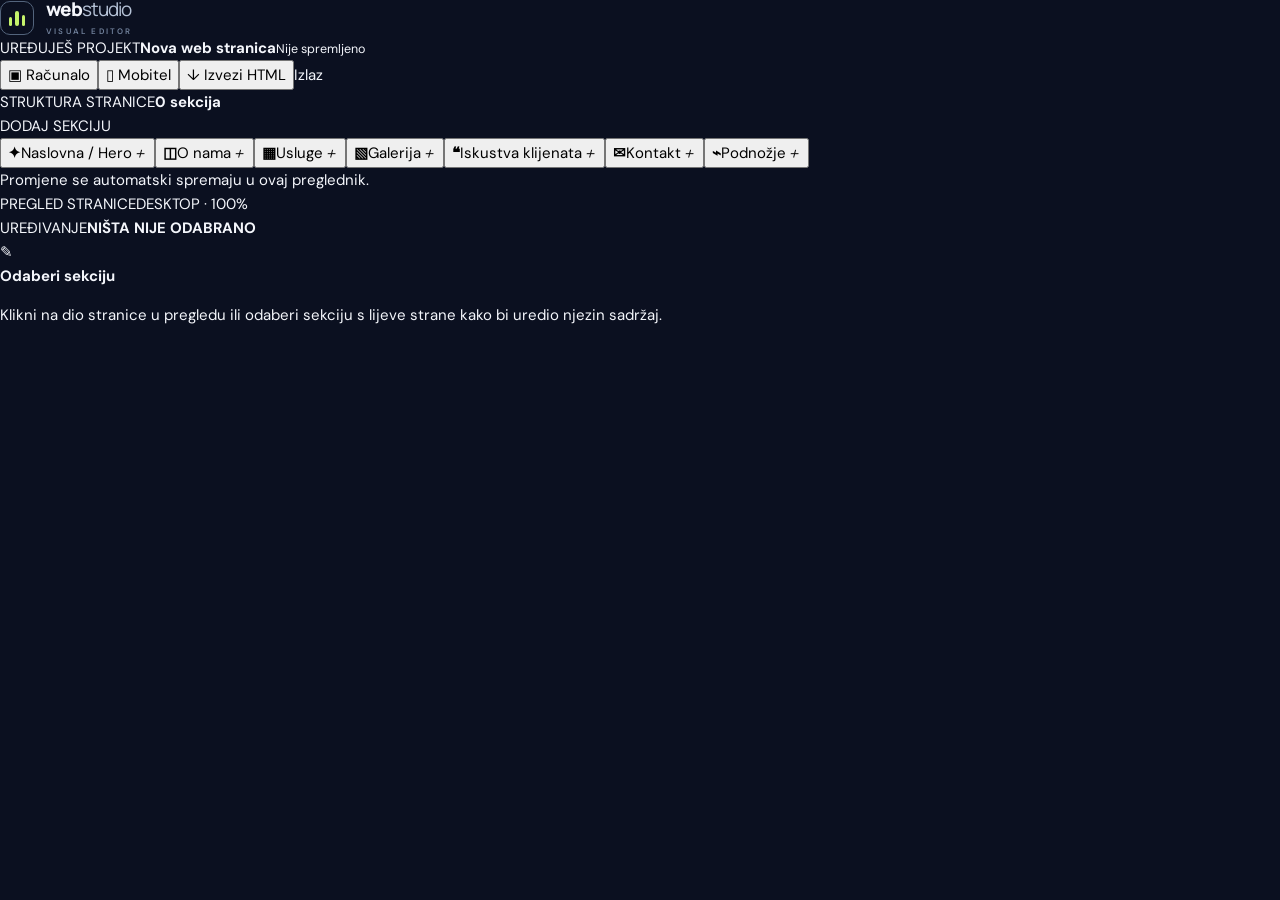
==== editor.html @ 14633f59 "Add visual page editor MVP" ====
<!doctype html>
<html lang="hr">
<head>
<meta charset="utf-8"><meta name="viewport" content="width=device-width,initial-scale=1"><meta name="theme-color" content="#0b1020">
<meta name="description" content="Vizualni uređivač web stranica — Web Studio."><title>Vizualni uređivač — Web Studio</title>
<link rel="preconnect" href="https://fonts.googleapis.com"><link rel="preconnect" href="https://fonts.gstatic.com" crossorigin><link href="https://fonts.googleapis.com/css2?family=DM+Sans:wght@400;500;600;700&family=Manrope:wght@400;500;600;700;800&display=swap" rel="stylesheet">
<link rel="stylesheet" href="assets/css/style.css"><link rel="stylesheet" href="assets/css/editor.css"><script src="assets/js/editor.js" defer></script>
</head>
<body class="editor-page">
<header class="editor-topbar"><a class="brand" href="index.html"><span class="brand-mark"><span></span><span></span><span></span></span><span>web<span class="brand-light">studio</span><small>VISUAL EDITOR</small></span></a><div class="editor-project"><span>UREĐUJEŠ PROJEKT</span><strong id="project-name">Nova web stranica</strong><small id="save-state">Nije spremljeno</small></div><div class="editor-actions"><button class="editor-btn" id="preview-desktop" aria-pressed="true">▣ Računalo</button><button class="editor-btn" id="preview-mobile" aria-pressed="false">▯ Mobitel</button><button class="editor-btn primary" id="export-html">↓ Izvezi HTML</button><a class="editor-btn back" href="workspace.html">Izlaz</a></div></header>
<main class="editor-layout"><aside class="editor-sidebar"><div class="editor-panel-title"><span>STRUKTURA STRANICE</span><b id="section-count">0 sekcija</b></div><div class="section-list" id="section-list"></div><div class="editor-panel-title palette-title"><span>DODAJ SEKCIJU</span></div><div class="section-palette" id="section-palette"><button data-add="hero"><b>✦</b><span>Naslovna / Hero</span><i>＋</i></button><button data-add="about"><b>◫</b><span>O nama</span><i>＋</i></button><button data-add="services"><b>▦</b><span>Usluge</span><i>＋</i></button><button data-add="gallery"><b>▧</b><span>Galerija</span><i>＋</i></button><button data-add="testimonials"><b>❝</b><span>Iskustva klijenata</span><i>＋</i></button><button data-add="contact"><b>✉</b><span>Kontakt</span><i>＋</i></button><button data-add="footer"><b>⌁</b><span>Podnožje</span><i>＋</i></button></div><div class="editor-sidebar-note">Promjene se automatski spremaju u ovaj preglednik.</div></aside>
<section class="editor-stage"><div class="stage-toolbar"><span><i></i> PREGLED STRANICE</span><span id="preview-label">DESKTOP · 100%</span></div><div class="canvas-wrap"><div class="site-canvas" id="site-canvas"></div></div></section>
<aside class="inspector"><div class="editor-panel-title"><span>UREĐIVANJE</span><b id="selected-label">NIŠTA NIJE ODABRANO</b></div><div class="inspector-empty" id="inspector-empty"><div>✎</div><b>Odaberi sekciju</b><p>Klikni na dio stranice u pregledu ili odaberi sekciju s lijeve strane kako bi uredio njezin sadržaj.</p></div><form id="inspector-form" hidden><label for="field-eyebrow">Mali naslov</label><input id="field-eyebrow" name="eyebrow" maxlength="80"><label for="field-title">Glavni naslov</label><textarea id="field-title" name="title" rows="3" maxlength="180"></textarea><label for="field-text">Opis / tekst</label><textarea id="field-text" name="text" rows="5" maxlength="700"></textarea><label for="field-button">Tekst gumba</label><input id="field-button" name="button" maxlength="50"><label for="field-bg">Pozadina sekcije</label><div class="color-control"><input id="field-bg" name="bg" type="color"><span id="color-value">#f0eee8</span></div><label for="field-fg">Boja teksta</label><div class="color-control"><input id="field-fg" name="fg" type="color"><span id="text-color-value">#202a25</span></div><button class="editor-btn danger" id="remove-section" type="button">Obriši odabranu sekciju</button></form></aside></main>
<div class="editor-toast" id="editor-toast" role="status" aria-live="polite"></div>
</body></html>
---- assets/css/style.css ----
:root{--bg:#0b1020;--panel:#111a2d;--panel2:#151f34;--text:#f4f6fb;--muted:#9aa7bd;--line:rgba(180,198,226,.13);--lime:#c5f36b;--cyan:#70d9d0;--font:'DM Sans',sans-serif;--display:'Manrope',sans-serif}*{box-sizing:border-box}html{scroll-behavior:smooth;scroll-padding-top:90px}body{margin:0;background:var(--bg);color:var(--text);font-family:var(--font);font-size:15px;line-height:1.6;overflow-x:hidden}a{color:inherit;text-decoration:none}button,input,select,textarea{font:inherit}.ambient{position:absolute;pointer-events:none;filter:blur(100px);opacity:.15;border-radius:50%;z-index:-1}.ambient-one{width:450px;height:450px;background:#3158a5;top:100px;left:-240px}.ambient-two{width:430px;height:430px;background:#257b70;top:500px;right:-260px}.section-wrap{width:min(1160px,calc(100% - 64px));margin-inline:auto}.topbar{height:86px;width:min(1320px,calc(100% - 64px));margin:auto;display:flex;align-items:center;justify-content:space-between;border-bottom:1px solid var(--line);position:relative;z-index:5}.brand{display:flex;align-items:center;gap:12px;font:800 19px var(--display);letter-spacing:-1px;line-height:1}.brand-light{font-weight:400;color:#b5c2d6}.brand small{display:block;font:600 8px var(--font);letter-spacing:2.2px;color:#71819b;margin-top:7px}.brand-mark{width:34px;height:34px;border:1px solid #53647c;border-radius:10px;display:flex;align-items:flex-end;justify-content:center;gap:3px;padding:8px}.brand-mark span{display:block;width:4px;border-radius:4px;background:var(--lime)}.brand-mark span:nth-child(1){height:9px}.brand-mark span:nth-child(2){height:15px}.brand-mark span:nth-child(3){height:11px}.main-nav{display:flex;gap:38px;margin-left:90px}.main-nav a{font-size:13px;color:#aab5c8;transition:.2s}.main-nav a:hover,.main-nav a.active{color:#fff}.nav-cta{border:1px solid #58667c;border-radius:7px;padding:11px 16px;font-size:12px;font-weight:700;transition:.2s}.nav-cta:hover{border-color:var(--lime);color:var(--lime)}.nav-cta span{color:var(--lime);margin-left:10px}.menu-toggle{display:none}.hero{min-height:610px;padding-block:92px 74px;display:grid;grid-template-columns:1fr 1.02fr;gap:55px;align-items:center}.eyebrow{font-size:10px;font-weight:700;letter-spacing:2.1px;color:var(--cyan);display:flex;align-items:center;gap:10px}.status-dot{width:7px;height:7px;border-radius:50%;background:var(--lime);box-shadow:0 0 13px #c5f36b}.hero h1,.section-heading h2,.process-section h2,.cta-panel h2{font:700 clamp(42px,5.2vw,67px)/1.12 var(--display);letter-spacing:-3.8px;margin:25px 0 22px}.hero h1 span,.section-heading h2 span,.process-section h2 span,.cta-panel h2 span{color:var(--lime)}.hero-lead{max-width:485px;color:#aab5c8;font-size:16px;line-height:1.85}.hero-actions{display:flex;align-items:center;gap:27px;margin-top:34px}.button{display:inline-flex;align-items:center;justify-content:center;gap:12px;border:0;border-radius:7px;padding:14px 20px;font-weight:700;font-size:13px;cursor:pointer;transition:transform .2s,box-shadow .2s}.button:hover{transform:translateY(-2px);box-shadow:0 10px 30px #0005}.button-primary{background:var(--lime);color:#152019}.text-link{font-size:12px;font-weight:600;color:#d8e0ec}.text-link span{color:var(--lime);margin-left:7px}.hero-proof{display:flex;align-items:center;gap:13px;margin-top:54px;color:#8190a8;font-size:11px}.proof-avatars{display:flex;padding-left:4px}.proof-avatars b{width:27px;height:27px;margin-left:-4px;border-radius:50%;display:grid;place-items:center;background:#23324c;border:2px solid var(--bg);color:var(--lime);font-size:11px}.hero-visual{position:relative;padding:22px 0 34px}.visual-glow{position:absolute;inset:15% 5%;background:#4c7b86;filter:blur(100px);opacity:.2}.browser-window{position:relative;border:1px solid #53617a;border-radius:12px;background:#121c30;box-shadow:0 35px 80px #0007;transform:perspective(1100px) rotateY(-5deg) rotateX(2deg)}.browser-top{height:39px;display:flex;align-items:center;gap:18px;padding:0 14px;border-bottom:1px solid #2c3a50}.window-dots{display:flex;gap:5px}.window-dots i{width:6px;height:6px;border-radius:50%;background:#53617a}.window-dots i:first-child{background:#e28d82}.window-dots i:nth-child(2){background:#e4c66c}.window-dots i:nth-child(3){background:#83c99c}.address-bar{background:#0b1425;color:#71819b;border-radius:4px;text-align:center;font-size:8px;padding:4px;flex:1}.browser-menu{font-size:10px;color:#8090a8}.mock-site{height:370px;margin:10px;border-radius:5px;position:relative;overflow:hidden;background:linear-gradient(120deg,#d9d6c8,#c3c8b6 54%,#899e8c);color:#202a25;padding:20px 25px}.mock-nav{display:flex;justify-content:space-between;align-items:center;font:800 11px var(--display);letter-spacing:1px;position:relative;z-index:1}.mock-nav strong span{color:#a16c44}.mock-nav div{display:flex;gap:13px}.mock-nav div i{width:19px;height:2px;background:#526356}.mock-nav b{font-size:7px;letter-spacing:1px}.mock-content{position:relative;z-index:1;margin-top:64px}.mock-content label{font-size:7px;letter-spacing:2px}.mock-content h2{font:700 47px/.98 var(--display);letter-spacing:-2px;margin:13px 0}.mock-content h2 em{font-weight:400;color:#687e65}.mock-content p{font-size:9px;line-height:1.7;color:#526052}.mock-button{display:inline-block;margin-top:14px;border:1px solid #657666;padding:8px 11px;font-size:7px;letter-spacing:1px}.mock-orb{position:absolute;width:260px;height:260px;border-radius:50%;right:-22px;top:70px;background:radial-gradient(circle at 35% 30%,#f3e8c7,#a6a88e 55%,#718a78);box-shadow:inset -25px -25px 50px #536b5c66}.mock-foot{position:absolute;bottom:14px;left:25px;right:25px;display:flex;justify-content:space-between;font-size:7px;letter-spacing:1px}.floating-tag{position:absolute;z-index:2;display:flex;align-items:center;gap:10px;padding:11px 14px;border:1px solid #3c4d65;border-radius:8px;background:#17243a;box-shadow:0 12px 35px #0005}.floating-tag b{display:block;font-size:10px}.floating-tag small{display:block;color:#8493a9;font-size:8px;margin-top:2px}.tag-top{top:2px;right:-24px}.tag-bottom{bottom:8px;left:-30px}.tag-icon{width:27px;height:27px;display:grid;place-items:center;background:#34432e;color:var(--lime);border-radius:6px}.tag-green{background:#1d403c;color:#80e3c7}.visual-caption{display:flex;align-items:center;justify-content:center;gap:9px;color:#72819a;font-size:8px;letter-spacing:2px;margin-top:22px}.visual-caption span{height:1px;width:30px;background:var(--cyan)}.metrics{display:grid;grid-template-columns:repeat(4,1fr);border-block:1px solid var(--line);padding:23px 0;margin-bottom:100px}.metrics div{display:flex;align-items:center;gap:15px;border-right:1px solid var(--line);padding-left:25px}.metrics div:first-child{padding-left:0}.metrics div:last-child{border:0}.metrics strong{font:700 24px var(--display);color:var(--lime)}.metrics span{font-size:11px;color:#a2aec1}.content-section{padding-bottom:112px}.section-heading{display:flex;justify-content:space-between;align-items:flex-end;gap:40px;margin-bottom:42px}.section-heading h2{font-size:43px;letter-spacing:-2.4px;margin:16px 0 0}.section-heading p{max-width:350px;color:#9aa7bd;font-size:13px;line-height:1.8;margin-bottom:4px}.feature-grid{display:grid;grid-template-columns:repeat(2,1fr);gap:15px}.feature-card{position:relative;min-height:270px;padding:27px 29px;border:1px solid var(--line);border-radius:10px;background:linear-gradient(145deg,#131e33,#0e1729);overflow:hidden;transition:.25s}.feature-card:hover{border-color:#657d88;transform:translateY(-3px)}.feature-large{grid-row:span 1}.feature-icon{width:37px;height:37px;display:grid;place-items:center;border-radius:9px;background:#34452d;color:var(--lime);font-size:18px;margin-bottom:22px}.feature-icon.purple{background:#342d4b;color:#c5a6ff}.feature-icon.blue{background:#233a53;color:#7bc7fa}.feature-icon.orange{background:#49372c;color:#ffb47b}.card-kicker{font-size:9px;letter-spacing:1.7px;color:#71829b}.feature-card h3{font:700 22px/1.25 var(--display);letter-spacing:-.7px;margin:10px 0}.feature-card p{max-width:390px;color:#93a1b7;font-size:11px;line-height:1.75}.feature-arrow{position:absolute;right:25px;top:25px;color:#7d8ba1}.mini-project{position:absolute;right:25px;bottom:24px;width:185px;padding:13px;background:#1a2940;border:1px solid #31445e;border-radius:7px;transform:rotate(-4deg)}.mini-project-top{display:flex;justify-content:space-between;font-size:6px;color:#9aa9bc}.mini-project-top b{color:var(--lime)}.mini-lines{display:grid;gap:5px;margin:13px 0}.mini-lines i{height:4px;background:#35465e;border-radius:4px}.mini-lines i:nth-child(2){width:75%}.mini-lines i:nth-child(3){width:48%}.mini-progress{height:3px;background:#35465e}.mini-progress span{display:block;width:68%;height:100%;background:var(--lime)}.template-swatch{display:flex;gap:7px;margin-top:18px}.template-swatch i{display:block;width:54px;height:35px;border-radius:4px;background:linear-gradient(140deg,#b7a4db,#655d8a)}.template-swatch i:nth-child(2){background:linear-gradient(140deg,#e9c9a0,#9d7958)}.template-swatch i:nth-child(3){background:linear-gradient(140deg,#9ac4bd,#527d76)}.wp-mark{margin-top:14px;display:flex;align-items:center;gap:10px;color:#dbe6f6;font:700 26px Georgia}.wp-mark span{font:10px var(--font);color:#8292aa}.quality-tags{display:flex;gap:6px;margin-top:17px}.quality-tags span{font-size:7px;letter-spacing:.7px;padding:5px 7px;border:1px solid #3a4a60;border-radius:3px;color:#9dacc0}.templates-section{background:#10192a;border-block:1px solid var(--line);padding:100px 0}.template-grid{display:grid;grid-template-columns:repeat(3,1fr);gap:18px}.template-card{min-width:0}.template-preview{height:250px;border-radius:8px;overflow:hidden;position:relative;transition:transform .25s}.template-card:hover .template-preview{transform:translateY(-5px)}.preview-business{background:#d5d2c8;color:#26302a;padding:19px}.preview-nav{font:800 12px var(--display);letter-spacing:2px;border-bottom:1px solid #aaa99d;padding-bottom:13px}.preview-nav span{color:#9d7958}.preview-nav i{float:right;width:30px;height:1px;background:#394239;margin-top:7px}.preview-copy{position:relative;z-index:1;margin:36px 0 0 13px}.preview-copy small{font-size:6px;letter-spacing:1.5px}.preview-copy b{display:block;font:700 39px/.98 var(--display);letter-spacing:-2px;margin:13px 0}.preview-copy span{font-size:7px;letter-spacing:1px;border-bottom:1px solid #687566;padding-bottom:4px}.preview-circle{position:absolute;width:170px;height:170px;border-radius:50%;background:linear-gradient(135deg,#b5b39e,#788c7b);right:-42px;bottom:-25px}.preview-food{background:#e8ddc8;color:#543b2d;padding:18px 20px;font-family:Georgia,serif}.food-nav{font-size:15px;font-style:italic;border-bottom:1px solid #c9bba5;padding-bottom:12px}.food-nav span{float:right;font:7px var(--font);letter-spacing:1px;margin-top:6px}.food-title{font-size:39px;line-height:.95;margin:40px 0 18px 9px;position:relative;z-index:1}.food-title i{color:#a36e4f}.food-pill{display:inline-block;margin-left:10px;border:1px solid #9d8066;padding:7px 10px;font:7px var(--font);letter-spacing:1px}.preview-shop{background:#d4d8d2;color:#202c2b;padding:18px 20px}.shop-nav{font:700 11px var(--display);letter-spacing:2px;border-bottom:1px solid #a9b2a8;padding-bottom:12px}.shop-nav span{float:right;font:7px var(--font);letter-spacing:1px}.shop-shape{position:absolute;width:135px;height:145px;background:linear-gradient(140deg,#b5a78e,#727f72);border-radius:48% 48% 12% 12%;right:32px;top:70px;transform:rotate(12deg)}.shop-copy{position:relative;z-index:1;font:700 31px/.98 var(--display);letter-spacing:-1px;margin:58px 0 0 8px}.shop-copy i{font-weight:400;color:#617b70}.shop-bottom{position:absolute;bottom:17px;left:20px;font-size:7px;letter-spacing:1px}.template-meta{display:flex;justify-content:space-between;padding:16px 2px}.template-meta h3{font-size:13px;margin:0 0 3px}.template-meta p{font-size:10px;color:#8392a8;margin:0}.template-meta>span{font-size:10px;color:var(--lime)}.template-note{font-size:10px;color:#8e9db2;margin-top:25px}.template-note span{color:var(--lime);margin-right:8px}.process-section{padding-block:105px 110px}.process-section h2{font-size:43px;letter-spacing:-2.4px;margin:16px 0 45px}.process-grid{display:grid;grid-template-columns:repeat(4,1fr);gap:22px}.process-grid article{border-top:1px solid #42516a;padding-top:18px}.process-grid article>b{font:700 13px var(--display);color:var(--lime)}.process-grid h3{font:700 16px var(--display);margin:20px 0 8px}.process-grid p{font-size:11px;color:#93a1b7;line-height:1.8;margin:0}.cta-section{padding-bottom:90px}.cta-panel{position:relative;overflow:hidden;padding:65px 70px;border:1px solid #43536a;border-radius:12px;background:linear-gradient(110deg,#17273a,#152b35 70%,#183c3b)}.cta-panel .eyebrow{position:relative}.cta-panel h2{position:relative;font-size:47px;margin:17px 0}.cta-panel h2 span{color:#9be5c8}.cta-panel p{position:relative;max-width:510px;color:#a5b4c5;font-size:12px;line-height:1.8;margin-bottom:25px}.cta-panel .button{position:relative}.cta-orb{position:absolute;width:360px;height:360px;border-radius:50%;right:6%;top:-100px;background:radial-gradient(circle at 35% 35%,#82c7a5,#2e665d 60%,#244c4a);opacity:.28;filter:blur(2px)}.footer{width:min(1320px,calc(100% - 64px));margin:auto;min-height:100px;border-top:1px solid var(--line);display:flex;align-items:center;justify-content:space-between;gap:20px}.footer-brand{transform:scale(.85);transform-origin:left center}.footer>span{font-size:10px;color:#8291a7}.footer>a:not(.brand){font-size:9px;letter-spacing:1px;color:#aeb9c9}.footer>small{font-size:8px;letter-spacing:1px;color:#71819a}.modal{position:fixed;inset:0;z-index:20;display:none;align-items:center;justify-content:center;padding:20px}.modal.is-open{display:flex}.modal-backdrop{position:absolute;inset:0;background:#030712c9;backdrop-filter:blur(8px)}.modal-panel{position:relative;width:min(480px,100%);max-height:90vh;overflow:auto;background:#121d30;border:1px solid #43536b;border-radius:12px;padding:34px;box-shadow:0 30px 90px #0009;animation:modal-in .22s ease-out}.modal-close{position:absolute;right:17px;top:12px;background:none;border:0;color:#b4c1d3;font-size:27px;cursor:pointer}.modal-panel h2{font:700 32px var(--display);letter-spacing:-1.5px;margin:14px 0 7px}.modal-panel h2 span{color:var(--lime)}.modal-intro{font-size:11px;color:#9aa8bc;line-height:1.7;margin-bottom:22px}.modal-panel form{display:grid;gap:8px}.modal-panel label{font-size:11px;font-weight:600;color:#d7e0ed;margin-top:8px}.modal-panel label span{color:#8493a9;font-weight:400}.modal-panel input,.modal-panel select,.modal-panel textarea{width:100%;border:1px solid #394a62;background:#0c1526;color:#f3f6fb;border-radius:6px;padding:11px 12px;outline:none;font-size:12px}.modal-panel input:focus,.modal-panel select:focus,.modal-panel textarea:focus{border-color:var(--cyan)}.modal-panel textarea{resize:vertical}.form-submit{margin-top:12px}.form-success{margin-top:18px;padding:13px;border:1px solid #547a65;background:#1b382e;color:#baf1cf;border-radius:6px;font-size:12px}.form-success[hidden]{display:none}@keyframes modal-in{from{opacity:0;transform:translateY(12px) scale(.98)}to{opacity:1;transform:none}}@media(max-width:900px){.main-nav{margin-left:20px;gap:20px}.hero{gap:25px;padding-top:70px}.hero h1{font-size:53px}.mock-site{height:330px}.mock-orb{width:210px;height:210px}.mock-content h2{font-size:40px}.tag-top{right:-8px}.tag-bottom{left:-10px}.metrics div{padding-left:14px}.feature-card{padding:22px}.mini-project{width:145px}.section-heading p{max-width:300px}}@media(max-width:680px){.section-wrap,.topbar,.footer{width:calc(100% - 38px)}.topbar{height:72px}.menu-toggle{display:flex;flex-direction:column;gap:5px;background:none;border:0;padding:10px;z-index:8}.menu-toggle i{display:block;width:22px;height:2px;background:#eaf0f7}.main-nav{display:none;position:absolute;top:71px;left:-19px;right:-19px;margin:0;padding:18px 22px 22px;background:#101a2d;border-bottom:1px solid var(--line);flex-direction:column;gap:17px}.main-nav.is-open{display:flex}.nav-cta{font-size:10px;padding:9px 10px;margin-left:auto;margin-right:10px}.hero{display:flex;flex-direction:column;align-items:stretch;padding-block:65px 50px;gap:42px}.hero h1{font-size:clamp(43px,11vw,58px);letter-spacing:-2.8px}.hero-lead{font-size:14px}.hero-proof{margin-top:35px}.hero-visual{margin:0 7px}.browser-window{transform:none}.mock-site{height:300px;padding:17px}.mock-content{margin-top:54px}.mock-content h2{font-size:38px}.mock-orb{width:185px;height:185px;right:-45px;top:80px}.floating-tag{padding:8px 10px}.floating-tag b{font-size:8px}.floating-tag small{font-size:7px}.tag-bottom{left:-8px}.tag-top{right:-8px}.metrics{grid-template-columns:repeat(2,1fr);gap:18px;margin-bottom:75px}.metrics div{padding:0 0 0 12px;border:0}.metrics div:nth-child(odd){padding-left:0}.metrics strong{font-size:21px}.metrics span{font-size:10px}.content-section{padding-bottom:75px}.section-heading{display:block;margin-bottom:30px}.section-heading h2,.process-section h2{font-size:37px;letter-spacing:-2px}.section-heading p{margin-top:17px}.feature-grid{grid-template-columns:1fr}.feature-card{min-height:245px}.templates-section{padding:75px 0}.template-grid{grid-template-columns:1fr;gap:25px}.template-preview{height:245px}.process-section{padding-block:75px}.process-grid{grid-template-columns:repeat(2,1fr);row-gap:30px}.cta-section{padding-bottom:65px}.cta-panel{padding:43px 25px}.cta-panel h2{font-size:38px;letter-spacing:-2px}.cta-panel p{font-size:11px}.footer{padding:20px 0;flex-wrap:wrap}.footer>span{order:3;width:100%}.footer>small{font-size:7px}.modal-panel{padding:28px 22px}.modal-panel h2{font-size:28px}}@media(prefers-reduced-motion:reduce){*,*::before,*::after{scroll-behavior:auto!important;animation-duration:.01ms!important;animation-iteration-count:1!important;transition-duration:.01ms!important}}
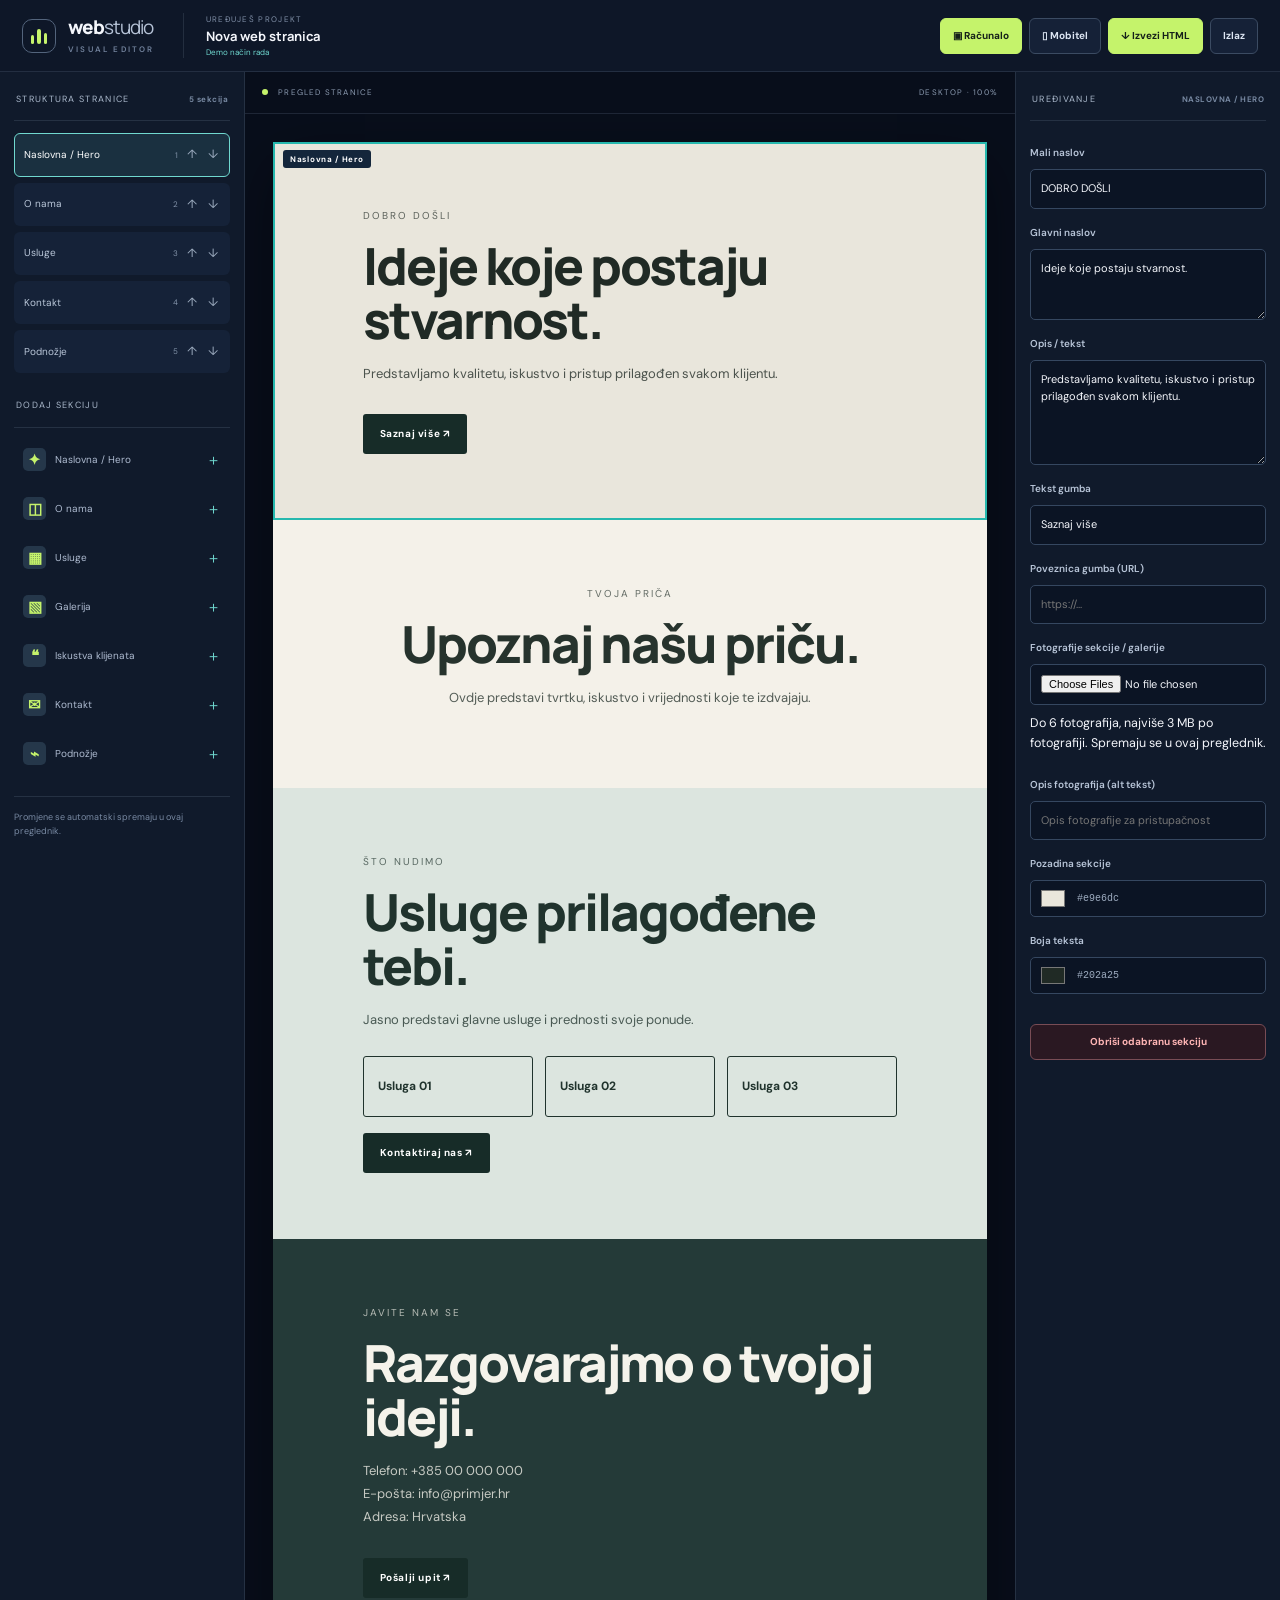
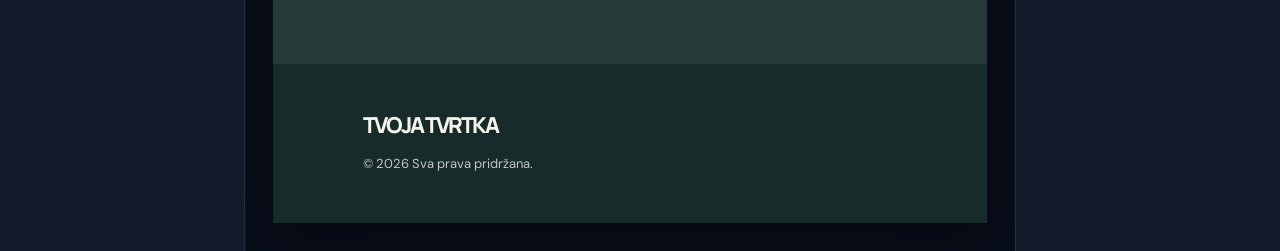
==== commit fa3eea50: "Add media and link controls to visual editor" ====
--- a/editor.html
+++ b/editor.html
@@ -10,6 +10,6 @@
 <header class="editor-topbar"><a class="brand" href="index.html"><span class="brand-mark"><span></span><span></span><span></span></span><span>web<span class="brand-light">studio</span><small>VISUAL EDITOR</small></span></a><div class="editor-project"><span>UREĐUJEŠ PROJEKT</span><strong id="project-name">Nova web stranica</strong><small id="save-state">Nije spremljeno</small></div><div class="editor-actions"><button class="editor-btn" id="preview-desktop" aria-pressed="true">▣ Računalo</button><button class="editor-btn" id="preview-mobile" aria-pressed="false">▯ Mobitel</button><button class="editor-btn primary" id="export-html">↓ Izvezi HTML</button><a class="editor-btn back" href="workspace.html">Izlaz</a></div></header>
 <main class="editor-layout"><aside class="editor-sidebar"><div class="editor-panel-title"><span>STRUKTURA STRANICE</span><b id="section-count">0 sekcija</b></div><div class="section-list" id="section-list"></div><div class="editor-panel-title palette-title"><span>DODAJ SEKCIJU</span></div><div class="section-palette" id="section-palette"><button data-add="hero"><b>✦</b><span>Naslovna / Hero</span><i>＋</i></button><button data-add="about"><b>◫</b><span>O nama</span><i>＋</i></button><button data-add="services"><b>▦</b><span>Usluge</span><i>＋</i></button><button data-add="gallery"><b>▧</b><span>Galerija</span><i>＋</i></button><button data-add="testimonials"><b>❝</b><span>Iskustva klijenata</span><i>＋</i></button><button data-add="contact"><b>✉</b><span>Kontakt</span><i>＋</i></button><button data-add="footer"><b>⌁</b><span>Podnožje</span><i>＋</i></button></div><div class="editor-sidebar-note">Promjene se automatski spremaju u ovaj preglednik.</div></aside>
 <section class="editor-stage"><div class="stage-toolbar"><span><i></i> PREGLED STRANICE</span><span id="preview-label">DESKTOP · 100%</span></div><div class="canvas-wrap"><div class="site-canvas" id="site-canvas"></div></div></section>
-<aside class="inspector"><div class="editor-panel-title"><span>UREĐIVANJE</span><b id="selected-label">NIŠTA NIJE ODABRANO</b></div><div class="inspector-empty" id="inspector-empty"><div>✎</div><b>Odaberi sekciju</b><p>Klikni na dio stranice u pregledu ili odaberi sekciju s lijeve strane kako bi uredio njezin sadržaj.</p></div><form id="inspector-form" hidden><label for="field-eyebrow">Mali naslov</label><input id="field-eyebrow" name="eyebrow" maxlength="80"><label for="field-title">Glavni naslov</label><textarea id="field-title" name="title" rows="3" maxlength="180"></textarea><label for="field-text">Opis / tekst</label><textarea id="field-text" name="text" rows="5" maxlength="700"></textarea><label for="field-button">Tekst gumba</label><input id="field-button" name="button" maxlength="50"><label for="field-bg">Pozadina sekcije</label><div class="color-control"><input id="field-bg" name="bg" type="color"><span id="color-value">#f0eee8</span></div><label for="field-fg">Boja teksta</label><div class="color-control"><input id="field-fg" name="fg" type="color"><span id="text-color-value">#202a25</span></div><button class="editor-btn danger" id="remove-section" type="button">Obriši odabranu sekciju</button></form></aside></main>
+<aside class="inspector"><div class="editor-panel-title"><span>UREĐIVANJE</span><b id="selected-label">NIŠTA NIJE ODABRANO</b></div><div class="inspector-empty" id="inspector-empty"><div>✎</div><b>Odaberi sekciju</b><p>Klikni na dio stranice u pregledu ili odaberi sekciju s lijeve strane kako bi uredio njezin sadržaj.</p></div><form id="inspector-form" hidden><label for="field-eyebrow">Mali naslov</label><input id="field-eyebrow" name="eyebrow" maxlength="80"><label for="field-title">Glavni naslov</label><textarea id="field-title" name="title" rows="3" maxlength="180"></textarea><label for="field-text">Opis / tekst</label><textarea id="field-text" name="text" rows="5" maxlength="700"></textarea><label for="field-button">Tekst gumba</label><input id="field-button" name="button" maxlength="50"><label for="field-buttonUrl">Poveznica gumba (URL)</label><input id="field-buttonUrl" name="buttonUrl" type="url" placeholder="https://..."><label for="field-images">Fotografije sekcije / galerije</label><input id="field-images" name="images" type="file" accept="image/*" multiple><small class="media-help">Do 6 fotografija, najviše 3 MB po fotografiji. Spremaju se u ovaj preglednik.</small><div id="image-list" class="image-list"></div><label for="field-imageAlt">Opis fotografija (alt tekst)</label><input id="field-imageAlt" name="imageAlt" maxlength="180" placeholder="Opis fotografije za pristupačnost"><label for="field-bg">Pozadina sekcije</label><div class="color-control"><input id="field-bg" name="bg" type="color"><span id="color-value">#f0eee8</span></div><label for="field-fg">Boja teksta</label><div class="color-control"><input id="field-fg" name="fg" type="color"><span id="text-color-value">#202a25</span></div><button class="editor-btn danger" id="remove-section" type="button">Obriši odabranu sekciju</button></form></aside></main>
 <div class="editor-toast" id="editor-toast" role="status" aria-live="polite"></div>
 </body></html>
--- a/assets/css/editor.css
+++ b/assets/css/editor.css
@@ -0,0 +1 @@
+.editor-page{height:100vh;overflow:hidden;background:#080e1b}.editor-topbar{height:72px;display:flex;align-items:center;gap:28px;padding:0 22px;border-bottom:1px solid var(--line);background:#0e1728}.editor-topbar .brand{flex:none}.editor-project{display:flex;flex-direction:column;min-width:0;gap:1px;border-left:1px solid var(--line);padding-left:22px}.editor-project>span,.editor-project small{font-size:8px;letter-spacing:1.3px;color:#8190a8}.editor-project strong{font:700 13px var(--display);white-space:nowrap;overflow:hidden;text-overflow:ellipsis}.editor-project small{letter-spacing:0;color:var(--cyan)}.editor-actions{margin-left:auto;display:flex;align-items:center;gap:7px}.editor-btn{border:1px solid #3b4b62;background:#152137;color:#dce5f2;border-radius:6px;padding:9px 12px;font-size:10px;font-weight:700;cursor:pointer;white-space:nowrap}.editor-btn[aria-pressed=true],.editor-btn.primary{background:var(--lime);border-color:var(--lime);color:#152019}.editor-btn.danger{margin-top:22px;border-color:#784c55;color:#ffb5b5;background:#2a1822}.editor-layout{height:calc(100vh - 72px);display:grid;grid-template-columns:245px minmax(300px,1fr) 265px}.editor-sidebar,.inspector{background:#101a2b;overflow:auto;padding:18px 14px;border-right:1px solid var(--line)}.inspector{border-right:0;border-left:1px solid var(--line)}.editor-panel-title{display:flex;align-items:center;justify-content:space-between;gap:8px;font-size:9px;letter-spacing:1.3px;color:#aab8cb;padding:2px 2px 14px;border-bottom:1px solid var(--line)}.editor-panel-title b{font-size:8px;color:#7788a1;letter-spacing:.5px}.section-list{display:grid;gap:6px;padding-top:12px}.section-row{display:flex;align-items:center;gap:7px;padding:9px;border:1px solid transparent;border-radius:6px;background:#152238;color:#b9c6d8;cursor:pointer;text-align:left}.section-row.active{border-color:var(--cyan);background:#1a3040;color:#fff}.section-row span{flex:1;font-size:10px}.section-row small{font-size:8px;color:#8494aa}.section-row button{border:0;background:transparent;color:#9aa9bc;cursor:pointer;padding:2px;font-size:12px}.palette-title{margin-top:23px}.section-palette{display:grid;gap:5px;padding-top:10px}.section-palette button{display:flex;align-items:center;gap:9px;padding:9px 8px;border:1px solid transparent;border-radius:5px;background:transparent;color:#aebbd0;text-align:left;cursor:pointer}.section-palette button:hover{background:#1b2a40;border-color:#344760}.section-palette b{width:23px;height:23px;display:grid;place-items:center;background:#25374a;color:var(--lime);border-radius:5px}.section-palette span{font-size:10px;flex:1}.section-palette i{font-style:normal;color:var(--cyan)}.editor-sidebar-note{font-size:9px;line-height:1.6;color:#7889a2;border-top:1px solid var(--line);margin-top:20px;padding-top:13px}.editor-stage{min-width:0;display:flex;flex-direction:column;background:#080e1b}.stage-toolbar{height:42px;display:flex;justify-content:space-between;align-items:center;padding:0 17px;border-bottom:1px solid var(--line);color:#8b9ab0;font-size:8px;letter-spacing:1.2px}.stage-toolbar i{display:inline-block;width:6px;height:6px;background:var(--lime);border-radius:50%;margin-right:7px}.canvas-wrap{flex:1;overflow:auto;padding:28px;display:flex;justify-content:center;align-items:flex-start}.site-canvas{width:100%;max-width:1100px;min-height:500px;background:#f0eee8;color:#202a25;box-shadow:0 20px 60px #0006;transition:width .25s;overflow:hidden}.site-canvas.mobile{width:390px;max-width:100%}.site-section{position:relative;padding:66px clamp(22px,7vw,90px);cursor:pointer;outline:2px solid transparent;outline-offset:-2px;transition:outline-color .15s;min-height:170px}.site-section.selected{outline-color:#26b8ae}.site-section .section-tag{position:absolute;top:8px;left:10px;padding:4px 7px;background:#14263b;color:#fff;border-radius:3px;font:700 8px var(--font);letter-spacing:.7px;opacity:0;transition:opacity .15s}.site-section.selected .section-tag,.site-section:hover .section-tag{opacity:1}.site-section .eyeline{font-size:10px;letter-spacing:2px;text-transform:uppercase;opacity:.7}.site-section h2{font:800 clamp(29px,4vw,54px)/1.05 var(--display);letter-spacing:-2px;max-width:680px;margin:15px 0}.site-section p{font-size:13px;line-height:1.8;max-width:570px;opacity:.78;white-space:pre-line}.site-cta{display:inline-block;margin-top:16px;padding:12px 17px;background:#172c28;color:#fff;border-radius:3px;font-size:10px;font-weight:700;letter-spacing:.6px}.site-about,.site-testimonials{text-align:center}.site-about p,.site-testimonials p{margin-inline:auto}.site-services-grid,.site-gallery-grid{display:grid;grid-template-columns:repeat(3,1fr);gap:12px;margin-top:25px}.site-services-grid span{padding:20px 14px;border:1px solid currentColor;border-radius:3px;font-size:12px;font-weight:700}.site-gallery-grid i{height:105px;background:linear-gradient(135deg,#b8b5a6,#71877a);border-radius:3px}.site-gallery-grid i:nth-child(2){background:linear-gradient(135deg,#d8c7a8,#967c60)}.site-gallery-grid i:nth-child(3){background:linear-gradient(135deg,#a5bdba,#557c78)}.site-section.site-footer{padding-block:35px;min-height:90px}.site-footer h2{font-size:22px}.inspector-empty{text-align:center;padding:65px 12px;color:#8595aa}.inspector-empty div{font-size:28px;color:var(--lime);margin-bottom:13px}.inspector-empty b{display:block;color:#e3eaf4;font:700 13px var(--display)}.inspector-empty p{font-size:10px;line-height:1.8}.inspector form{display:grid;gap:8px;padding-top:16px}.inspector form[hidden]{display:none}.inspector label{font-size:10px;font-weight:600;color:#b8c5d8;margin-top:8px}.inspector input:not([type=color]),.inspector textarea{width:100%;padding:10px;border:1px solid #354760;background:#0b1424;border-radius:5px;color:#f4f6fb;font-size:11px;outline:none}.inspector input:focus,.inspector textarea:focus{border-color:var(--cyan)}.inspector textarea{resize:vertical;line-height:1.5}.color-control{display:flex;align-items:center;gap:10px;padding:5px 8px;border:1px solid #354760;background:#0b1424;border-radius:5px}.color-control input{width:28px;height:25px;padding:0;border:0;background:none}.color-control span{font:10px monospace;color:#9eacc0}.editor-toast{position:fixed;bottom:20px;left:50%;transform:translate(-50%,15px);opacity:0;pointer-events:none;background:#1b3c35;color:#c9f5dc;border:1px solid #477c67;border-radius:7px;padding:10px 16px;font-size:11px;transition:.2s;z-index:10}.editor-toast.show{opacity:1;transform:translate(-50%,0)}@media(max-width:980px){.editor-layout{grid-template-columns:205px minmax(260px,1fr) 230px}.editor-topbar{gap:14px;padding-inline:13px}.editor-actions{gap:4px}.editor-btn{padding:8px 9px;font-size:9px}}@media(max-width:700px){.editor-page{height:auto;min-height:100vh;overflow:auto}.editor-topbar{height:auto;min-height:65px;flex-wrap:wrap;padding:10px 12px}.editor-topbar .brand{transform:scale(.85);transform-origin:left}.editor-project{padding-left:10px}.editor-actions{width:100%;margin:0;overflow:auto}.editor-layout{height:auto;min-height:calc(100vh - 110px);grid-template-columns:1fr}.editor-sidebar,.inspector{border:0;border-bottom:1px solid var(--line);max-height:none}.editor-sidebar{padding:12px}.section-list{grid-template-columns:repeat(2,minmax(0,1fr))}.section-palette{grid-template-columns:repeat(2,minmax(0,1fr))}.editor-sidebar-note{margin-top:10px}.editor-stage{min-height:480px;order:2}.inspector{order:3}.canvas-wrap{padding:14px}.site-canvas.mobile{width:390px}.inspector-empty{padding:25px}.inspector form{grid-template-columns:1fr 1fr}.inspector form label,.inspector form input,.inspector form textarea,.inspector form .color-control,.inspector form button{grid-column:1/-1}}
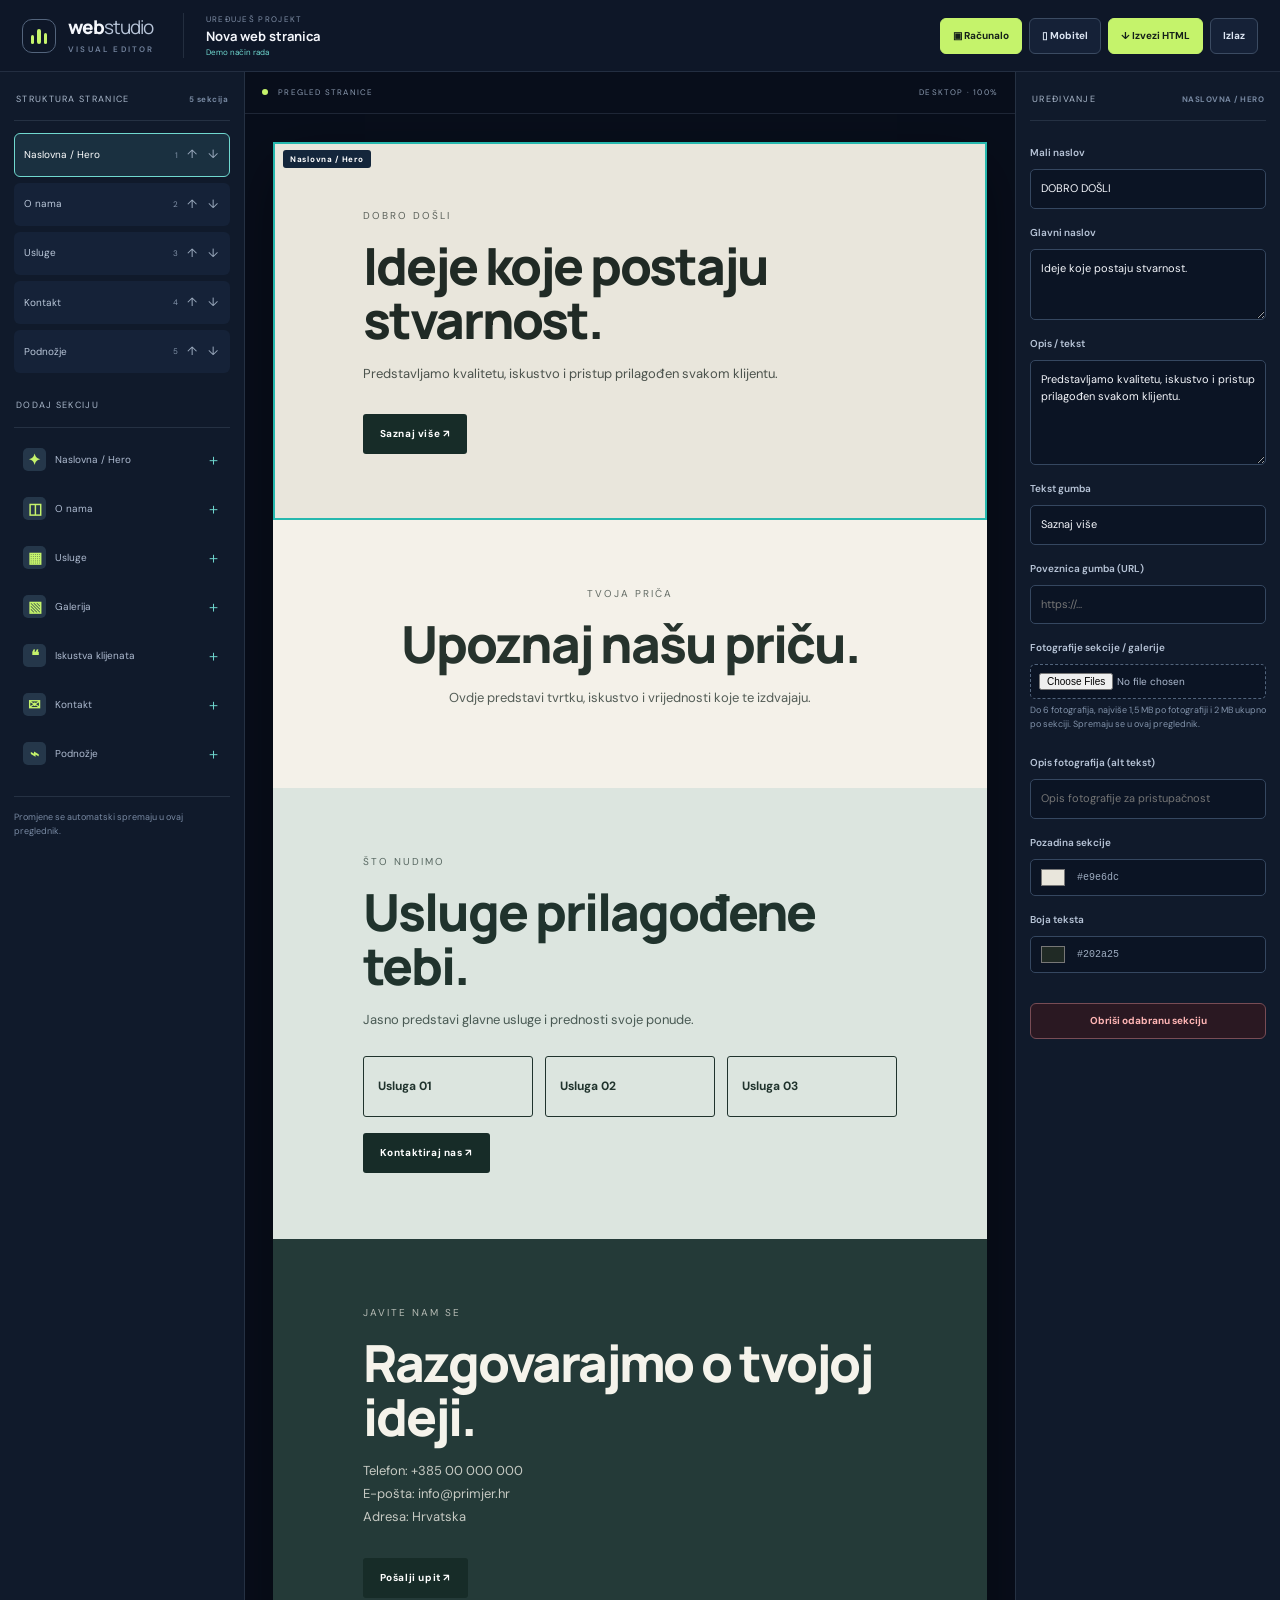
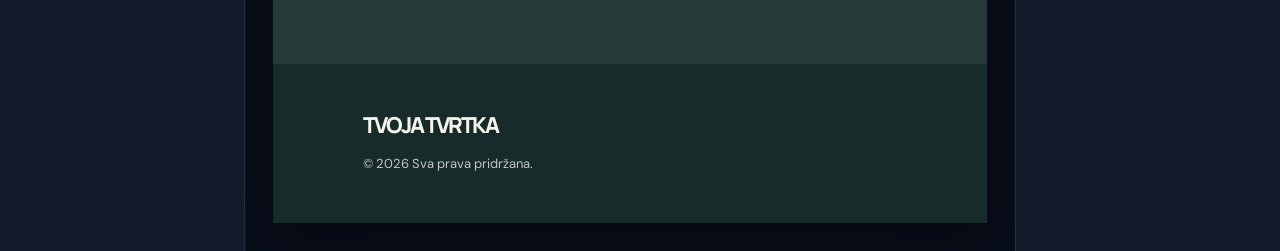
==== commit 23a5b8bf: "Clarify image upload storage limits" ====
--- a/editor.html
+++ b/editor.html
@@ -10,6 +10,6 @@
 <header class="editor-topbar"><a class="brand" href="index.html"><span class="brand-mark"><span></span><span></span><span></span></span><span>web<span class="brand-light">studio</span><small>VISUAL EDITOR</small></span></a><div class="editor-project"><span>UREĐUJEŠ PROJEKT</span><strong id="project-name">Nova web stranica</strong><small id="save-state">Nije spremljeno</small></div><div class="editor-actions"><button class="editor-btn" id="preview-desktop" aria-pressed="true">▣ Računalo</button><button class="editor-btn" id="preview-mobile" aria-pressed="false">▯ Mobitel</button><button class="editor-btn primary" id="export-html">↓ Izvezi HTML</button><a class="editor-btn back" href="workspace.html">Izlaz</a></div></header>
 <main class="editor-layout"><aside class="editor-sidebar"><div class="editor-panel-title"><span>STRUKTURA STRANICE</span><b id="section-count">0 sekcija</b></div><div class="section-list" id="section-list"></div><div class="editor-panel-title palette-title"><span>DODAJ SEKCIJU</span></div><div class="section-palette" id="section-palette"><button data-add="hero"><b>✦</b><span>Naslovna / Hero</span><i>＋</i></button><button data-add="about"><b>◫</b><span>O nama</span><i>＋</i></button><button data-add="services"><b>▦</b><span>Usluge</span><i>＋</i></button><button data-add="gallery"><b>▧</b><span>Galerija</span><i>＋</i></button><button data-add="testimonials"><b>❝</b><span>Iskustva klijenata</span><i>＋</i></button><button data-add="contact"><b>✉</b><span>Kontakt</span><i>＋</i></button><button data-add="footer"><b>⌁</b><span>Podnožje</span><i>＋</i></button></div><div class="editor-sidebar-note">Promjene se automatski spremaju u ovaj preglednik.</div></aside>
 <section class="editor-stage"><div class="stage-toolbar"><span><i></i> PREGLED STRANICE</span><span id="preview-label">DESKTOP · 100%</span></div><div class="canvas-wrap"><div class="site-canvas" id="site-canvas"></div></div></section>
-<aside class="inspector"><div class="editor-panel-title"><span>UREĐIVANJE</span><b id="selected-label">NIŠTA NIJE ODABRANO</b></div><div class="inspector-empty" id="inspector-empty"><div>✎</div><b>Odaberi sekciju</b><p>Klikni na dio stranice u pregledu ili odaberi sekciju s lijeve strane kako bi uredio njezin sadržaj.</p></div><form id="inspector-form" hidden><label for="field-eyebrow">Mali naslov</label><input id="field-eyebrow" name="eyebrow" maxlength="80"><label for="field-title">Glavni naslov</label><textarea id="field-title" name="title" rows="3" maxlength="180"></textarea><label for="field-text">Opis / tekst</label><textarea id="field-text" name="text" rows="5" maxlength="700"></textarea><label for="field-button">Tekst gumba</label><input id="field-button" name="button" maxlength="50"><label for="field-buttonUrl">Poveznica gumba (URL)</label><input id="field-buttonUrl" name="buttonUrl" type="url" placeholder="https://..."><label for="field-images">Fotografije sekcije / galerije</label><input id="field-images" name="images" type="file" accept="image/*" multiple><small class="media-help">Do 6 fotografija, najviše 3 MB po fotografiji. Spremaju se u ovaj preglednik.</small><div id="image-list" class="image-list"></div><label for="field-imageAlt">Opis fotografija (alt tekst)</label><input id="field-imageAlt" name="imageAlt" maxlength="180" placeholder="Opis fotografije za pristupačnost"><label for="field-bg">Pozadina sekcije</label><div class="color-control"><input id="field-bg" name="bg" type="color"><span id="color-value">#f0eee8</span></div><label for="field-fg">Boja teksta</label><div class="color-control"><input id="field-fg" name="fg" type="color"><span id="text-color-value">#202a25</span></div><button class="editor-btn danger" id="remove-section" type="button">Obriši odabranu sekciju</button></form></aside></main>
+<aside class="inspector"><div class="editor-panel-title"><span>UREĐIVANJE</span><b id="selected-label">NIŠTA NIJE ODABRANO</b></div><div class="inspector-empty" id="inspector-empty"><div>✎</div><b>Odaberi sekciju</b><p>Klikni na dio stranice u pregledu ili odaberi sekciju s lijeve strane kako bi uredio njezin sadržaj.</p></div><form id="inspector-form" hidden><label for="field-eyebrow">Mali naslov</label><input id="field-eyebrow" name="eyebrow" maxlength="80"><label for="field-title">Glavni naslov</label><textarea id="field-title" name="title" rows="3" maxlength="180"></textarea><label for="field-text">Opis / tekst</label><textarea id="field-text" name="text" rows="5" maxlength="700"></textarea><label for="field-button">Tekst gumba</label><input id="field-button" name="button" maxlength="50"><label for="field-buttonUrl">Poveznica gumba (URL)</label><input id="field-buttonUrl" name="buttonUrl" type="url" placeholder="https://..."><label for="field-images">Fotografije sekcije / galerije</label><input id="field-images" name="images" type="file" accept="image/*" multiple><small class="media-help">Do 6 fotografija, najviše 1,5 MB po fotografiji i 2 MB ukupno po sekciji. Spremaju se u ovaj preglednik.</small><div id="image-list" class="image-list"></div><label for="field-imageAlt">Opis fotografija (alt tekst)</label><input id="field-imageAlt" name="imageAlt" maxlength="180" placeholder="Opis fotografije za pristupačnost"><label for="field-bg">Pozadina sekcije</label><div class="color-control"><input id="field-bg" name="bg" type="color"><span id="color-value">#f0eee8</span></div><label for="field-fg">Boja teksta</label><div class="color-control"><input id="field-fg" name="fg" type="color"><span id="text-color-value">#202a25</span></div><button class="editor-btn danger" id="remove-section" type="button">Obriši odabranu sekciju</button></form></aside></main>
 <div class="editor-toast" id="editor-toast" role="status" aria-live="polite"></div>
 </body></html>
--- a/assets/css/editor.css
+++ b/assets/css/editor.css
@@ -1 +1,13 @@
-.editor-page{height:100vh;overflow:hidden;background:#080e1b}.editor-topbar{height:72px;display:flex;align-items:center;gap:28px;padding:0 22px;border-bottom:1px solid var(--line);background:#0e1728}.editor-topbar .brand{flex:none}.editor-project{display:flex;flex-direction:column;min-width:0;gap:1px;border-left:1px solid var(--line);padding-left:22px}.editor-project>span,.editor-project small{font-size:8px;letter-spacing:1.3px;color:#8190a8}.editor-project strong{font:700 13px var(--display);white-space:nowrap;overflow:hidden;text-overflow:ellipsis}.editor-project small{letter-spacing:0;color:var(--cyan)}.editor-actions{margin-left:auto;display:flex;align-items:center;gap:7px}.editor-btn{border:1px solid #3b4b62;background:#152137;color:#dce5f2;border-radius:6px;padding:9px 12px;font-size:10px;font-weight:700;cursor:pointer;white-space:nowrap}.editor-btn[aria-pressed=true],.editor-btn.primary{background:var(--lime);border-color:var(--lime);color:#152019}.editor-btn.danger{margin-top:22px;border-color:#784c55;color:#ffb5b5;background:#2a1822}.editor-layout{height:calc(100vh - 72px);display:grid;grid-template-columns:245px minmax(300px,1fr) 265px}.editor-sidebar,.inspector{background:#101a2b;overflow:auto;padding:18px 14px;border-right:1px solid var(--line)}.inspector{border-right:0;border-left:1px solid var(--line)}.editor-panel-title{display:flex;align-items:center;justify-content:space-between;gap:8px;font-size:9px;letter-spacing:1.3px;color:#aab8cb;padding:2px 2px 14px;border-bottom:1px solid var(--line)}.editor-panel-title b{font-size:8px;color:#7788a1;letter-spacing:.5px}.section-list{display:grid;gap:6px;padding-top:12px}.section-row{display:flex;align-items:center;gap:7px;padding:9px;border:1px solid transparent;border-radius:6px;background:#152238;color:#b9c6d8;cursor:pointer;text-align:left}.section-row.active{border-color:var(--cyan);background:#1a3040;color:#fff}.section-row span{flex:1;font-size:10px}.section-row small{font-size:8px;color:#8494aa}.section-row button{border:0;background:transparent;color:#9aa9bc;cursor:pointer;padding:2px;font-size:12px}.palette-title{margin-top:23px}.section-palette{display:grid;gap:5px;padding-top:10px}.section-palette button{display:flex;align-items:center;gap:9px;padding:9px 8px;border:1px solid transparent;border-radius:5px;background:transparent;color:#aebbd0;text-align:left;cursor:pointer}.section-palette button:hover{background:#1b2a40;border-color:#344760}.section-palette b{width:23px;height:23px;display:grid;place-items:center;background:#25374a;color:var(--lime);border-radius:5px}.section-palette span{font-size:10px;flex:1}.section-palette i{font-style:normal;color:var(--cyan)}.editor-sidebar-note{font-size:9px;line-height:1.6;color:#7889a2;border-top:1px solid var(--line);margin-top:20px;padding-top:13px}.editor-stage{min-width:0;display:flex;flex-direction:column;background:#080e1b}.stage-toolbar{height:42px;display:flex;justify-content:space-between;align-items:center;padding:0 17px;border-bottom:1px solid var(--line);color:#8b9ab0;font-size:8px;letter-spacing:1.2px}.stage-toolbar i{display:inline-block;width:6px;height:6px;background:var(--lime);border-radius:50%;margin-right:7px}.canvas-wrap{flex:1;overflow:auto;padding:28px;display:flex;justify-content:center;align-items:flex-start}.site-canvas{width:100%;max-width:1100px;min-height:500px;background:#f0eee8;color:#202a25;box-shadow:0 20px 60px #0006;transition:width .25s;overflow:hidden}.site-canvas.mobile{width:390px;max-width:100%}.site-section{position:relative;padding:66px clamp(22px,7vw,90px);cursor:pointer;outline:2px solid transparent;outline-offset:-2px;transition:outline-color .15s;min-height:170px}.site-section.selected{outline-color:#26b8ae}.site-section .section-tag{position:absolute;top:8px;left:10px;padding:4px 7px;background:#14263b;color:#fff;border-radius:3px;font:700 8px var(--font);letter-spacing:.7px;opacity:0;transition:opacity .15s}.site-section.selected .section-tag,.site-section:hover .section-tag{opacity:1}.site-section .eyeline{font-size:10px;letter-spacing:2px;text-transform:uppercase;opacity:.7}.site-section h2{font:800 clamp(29px,4vw,54px)/1.05 var(--display);letter-spacing:-2px;max-width:680px;margin:15px 0}.site-section p{font-size:13px;line-height:1.8;max-width:570px;opacity:.78;white-space:pre-line}.site-cta{display:inline-block;margin-top:16px;padding:12px 17px;background:#172c28;color:#fff;border-radius:3px;font-size:10px;font-weight:700;letter-spacing:.6px}.site-about,.site-testimonials{text-align:center}.site-about p,.site-testimonials p{margin-inline:auto}.site-services-grid,.site-gallery-grid{display:grid;grid-template-columns:repeat(3,1fr);gap:12px;margin-top:25px}.site-services-grid span{padding:20px 14px;border:1px solid currentColor;border-radius:3px;font-size:12px;font-weight:700}.site-gallery-grid i{height:105px;background:linear-gradient(135deg,#b8b5a6,#71877a);border-radius:3px}.site-gallery-grid i:nth-child(2){background:linear-gradient(135deg,#d8c7a8,#967c60)}.site-gallery-grid i:nth-child(3){background:linear-gradient(135deg,#a5bdba,#557c78)}.site-section.site-footer{padding-block:35px;min-height:90px}.site-footer h2{font-size:22px}.inspector-empty{text-align:center;padding:65px 12px;color:#8595aa}.inspector-empty div{font-size:28px;color:var(--lime);margin-bottom:13px}.inspector-empty b{display:block;color:#e3eaf4;font:700 13px var(--display)}.inspector-empty p{font-size:10px;line-height:1.8}.inspector form{display:grid;gap:8px;padding-top:16px}.inspector form[hidden]{display:none}.inspector label{font-size:10px;font-weight:600;color:#b8c5d8;margin-top:8px}.inspector input:not([type=color]),.inspector textarea{width:100%;padding:10px;border:1px solid #354760;background:#0b1424;border-radius:5px;color:#f4f6fb;font-size:11px;outline:none}.inspector input:focus,.inspector textarea:focus{border-color:var(--cyan)}.inspector textarea{resize:vertical;line-height:1.5}.color-control{display:flex;align-items:center;gap:10px;padding:5px 8px;border:1px solid #354760;background:#0b1424;border-radius:5px}.color-control input{width:28px;height:25px;padding:0;border:0;background:none}.color-control span{font:10px monospace;color:#9eacc0}.editor-toast{position:fixed;bottom:20px;left:50%;transform:translate(-50%,15px);opacity:0;pointer-events:none;background:#1b3c35;color:#c9f5dc;border:1px solid #477c67;border-radius:7px;padding:10px 16px;font-size:11px;transition:.2s;z-index:10}.editor-toast.show{opacity:1;transform:translate(-50%,0)}@media(max-width:980px){.editor-layout{grid-template-columns:205px minmax(260px,1fr) 230px}.editor-topbar{gap:14px;padding-inline:13px}.editor-actions{gap:4px}.editor-btn{padding:8px 9px;font-size:9px}}@media(max-width:700px){.editor-page{height:auto;min-height:100vh;overflow:auto}.editor-topbar{height:auto;min-height:65px;flex-wrap:wrap;padding:10px 12px}.editor-topbar .brand{transform:scale(.85);transform-origin:left}.editor-project{padding-left:10px}.editor-actions{width:100%;margin:0;overflow:auto}.editor-layout{height:auto;min-height:calc(100vh - 110px);grid-template-columns:1fr}.editor-sidebar,.inspector{border:0;border-bottom:1px solid var(--line);max-height:none}.editor-sidebar{padding:12px}.section-list{grid-template-columns:repeat(2,minmax(0,1fr))}.section-palette{grid-template-columns:repeat(2,minmax(0,1fr))}.editor-sidebar-note{margin-top:10px}.editor-stage{min-height:480px;order:2}.inspector{order:3}.canvas-wrap{padding:14px}.site-canvas.mobile{width:390px}.inspector-empty{padding:25px}.inspector form{grid-template-columns:1fr 1fr}.inspector form label,.inspector form input,.inspector form textarea,.inspector form .color-control,.inspector form button{grid-column:1/-1}}+.editor-page{height:100vh;overflow:hidden;background:#080e1b}.editor-topbar{height:72px;display:flex;align-items:center;gap:28px;padding:0 22px;border-bottom:1px solid var(--line);background:#0e1728}.editor-topbar .brand{flex:none}.editor-project{display:flex;flex-direction:column;min-width:0;gap:1px;border-left:1px solid var(--line);padding-left:22px}.editor-project>span,.editor-project small{font-size:8px;letter-spacing:1.3px;color:#8190a8}.editor-project strong{font:700 13px var(--display);white-space:nowrap;overflow:hidden;text-overflow:ellipsis}.editor-project small{letter-spacing:0;color:var(--cyan)}.editor-actions{margin-left:auto;display:flex;align-items:center;gap:7px}.editor-btn{border:1px solid #3b4b62;background:#152137;color:#dce5f2;border-radius:6px;padding:9px 12px;font-size:10px;font-weight:700;cursor:pointer;white-space:nowrap}.editor-btn[aria-pressed=true],.editor-btn.primary{background:var(--lime);border-color:var(--lime);color:#152019}.editor-btn.danger{margin-top:22px;border-color:#784c55;color:#ffb5b5;background:#2a1822}.editor-layout{height:calc(100vh - 72px);display:grid;grid-template-columns:245px minmax(300px,1fr) 265px}.editor-sidebar,.inspector{background:#101a2b;overflow:auto;padding:18px 14px;border-right:1px solid var(--line)}.inspector{border-right:0;border-left:1px solid var(--line)}.editor-panel-title{display:flex;align-items:center;justify-content:space-between;gap:8px;font-size:9px;letter-spacing:1.3px;color:#aab8cb;padding:2px 2px 14px;border-bottom:1px solid var(--line)}.editor-panel-title b{font-size:8px;color:#7788a1;letter-spacing:.5px}.section-list{display:grid;gap:6px;padding-top:12px}.section-row{display:flex;align-items:center;gap:7px;padding:9px;border:1px solid transparent;border-radius:6px;background:#152238;color:#b9c6d8;cursor:pointer;text-align:left}.section-row.active{border-color:var(--cyan);background:#1a3040;color:#fff}.section-row span{flex:1;font-size:10px}.section-row small{font-size:8px;color:#8494aa}.section-row button{border:0;background:transparent;color:#9aa9bc;cursor:pointer;padding:2px;font-size:12px}.palette-title{margin-top:23px}.section-palette{display:grid;gap:5px;padding-top:10px}.section-palette button{display:flex;align-items:center;gap:9px;padding:9px 8px;border:1px solid transparent;border-radius:5px;background:transparent;color:#aebbd0;text-align:left;cursor:pointer}.section-palette button:hover{background:#1b2a40;border-color:#344760}.section-palette b{width:23px;height:23px;display:grid;place-items:center;background:#25374a;color:var(--lime);border-radius:5px}.section-palette span{font-size:10px;flex:1}.section-palette i{font-style:normal;color:var(--cyan)}.editor-sidebar-note{font-size:9px;line-height:1.6;color:#7889a2;border-top:1px solid var(--line);margin-top:20px;padding-top:13px}.editor-stage{min-width:0;display:flex;flex-direction:column;background:#080e1b}.stage-toolbar{height:42px;display:flex;justify-content:space-between;align-items:center;padding:0 17px;border-bottom:1px solid var(--line);color:#8b9ab0;font-size:8px;letter-spacing:1.2px}.stage-toolbar i{display:inline-block;width:6px;height:6px;background:var(--lime);border-radius:50%;margin-right:7px}.canvas-wrap{flex:1;overflow:auto;padding:28px;display:flex;justify-content:center;align-items:flex-start}.site-canvas{width:100%;max-width:1100px;min-height:500px;background:#f0eee8;color:#202a25;box-shadow:0 20px 60px #0006;transition:width .25s;overflow:hidden}.site-canvas.mobile{width:390px;max-width:100%}.site-section{position:relative;padding:66px clamp(22px,7vw,90px);cursor:pointer;outline:2px solid transparent;outline-offset:-2px;transition:outline-color .15s;min-height:170px}.site-section.selected{outline-color:#26b8ae}.site-section .section-tag{position:absolute;top:8px;left:10px;padding:4px 7px;background:#14263b;color:#fff;border-radius:3px;font:700 8px var(--font);letter-spacing:.7px;opacity:0;transition:opacity .15s}.site-section.selected .section-tag,.site-section:hover .section-tag{opacity:1}.site-section .eyeline{font-size:10px;letter-spacing:2px;text-transform:uppercase;opacity:.7}.site-section h2{font:800 clamp(29px,4vw,54px)/1.05 var(--display);letter-spacing:-2px;max-width:680px;margin:15px 0}.site-section p{font-size:13px;line-height:1.8;max-width:570px;opacity:.78;white-space:pre-line}.site-cta{display:inline-block;margin-top:16px;padding:12px 17px;background:#172c28;color:#fff;border-radius:3px;font-size:10px;font-weight:700;letter-spacing:.6px}.site-about,.site-testimonials{text-align:center}.site-about p,.site-testimonials p{margin-inline:auto}.site-services-grid,.site-gallery-grid{display:grid;grid-template-columns:repeat(3,1fr);gap:12px;margin-top:25px}.site-services-grid span{padding:20px 14px;border:1px solid currentColor;border-radius:3px;font-size:12px;font-weight:700}.site-gallery-grid i{height:105px;background:linear-gradient(135deg,#b8b5a6,#71877a);border-radius:3px}.site-gallery-grid i:nth-child(2){background:linear-gradient(135deg,#d8c7a8,#967c60)}.site-gallery-grid i:nth-child(3){background:linear-gradient(135deg,#a5bdba,#557c78)}.site-section.site-footer{padding-block:35px;min-height:90px}.site-footer h2{font-size:22px}.inspector-empty{text-align:center;padding:65px 12px;color:#8595aa}.inspector-empty div{font-size:28px;color:var(--lime);margin-bottom:13px}.inspector-empty b{display:block;color:#e3eaf4;font:700 13px var(--display)}.inspector-empty p{font-size:10px;line-height:1.8}.inspector form{display:grid;gap:8px;padding-top:16px}.inspector form[hidden]{display:none}.inspector label{font-size:10px;font-weight:600;color:#b8c5d8;margin-top:8px}.inspector input:not([type=color]),.inspector textarea{width:100%;padding:10px;border:1px solid #354760;background:#0b1424;border-radius:5px;color:#f4f6fb;font-size:11px;outline:none}.inspector input:focus,.inspector textarea:focus{border-color:var(--cyan)}.inspector textarea{resize:vertical;line-height:1.5}.color-control{display:flex;align-items:center;gap:10px;padding:5px 8px;border:1px solid #354760;background:#0b1424;border-radius:5px}.color-control input{width:28px;height:25px;padding:0;border:0;background:none}.color-control span{font:10px monospace;color:#9eacc0}.editor-toast{position:fixed;bottom:20px;left:50%;transform:translate(-50%,15px);opacity:0;pointer-events:none;background:#1b3c35;color:#c9f5dc;border:1px solid #477c67;border-radius:7px;padding:10px 16px;font-size:11px;transition:.2s;z-index:10}.editor-toast.show{opacity:1;transform:translate(-50%,0)}@media(max-width:980px){.editor-layout{grid-template-columns:205px minmax(260px,1fr) 230px}.editor-topbar{gap:14px;padding-inline:13px}.editor-actions{gap:4px}.editor-btn{padding:8px 9px;font-size:9px}}@media(max-width:700px){.editor-page{height:auto;min-height:100vh;overflow:auto}.editor-topbar{height:auto;min-height:65px;flex-wrap:wrap;padding:10px 12px}.editor-topbar .brand{transform:scale(.85);transform-origin:left}.editor-project{padding-left:10px}.editor-actions{width:100%;margin:0;overflow:auto}.editor-layout{height:auto;min-height:calc(100vh - 110px);grid-template-columns:1fr}.editor-sidebar,.inspector{border:0;border-bottom:1px solid var(--line);max-height:none}.editor-sidebar{padding:12px}.section-list{grid-template-columns:repeat(2,minmax(0,1fr))}.section-palette{grid-template-columns:repeat(2,minmax(0,1fr))}.editor-sidebar-note{margin-top:10px}.editor-stage{min-height:480px;order:2}.inspector{order:3}.canvas-wrap{padding:14px}.site-canvas.mobile{width:390px}.inspector-empty{padding:25px}.inspector form{grid-template-columns:1fr 1fr}.inspector form label,.inspector form input,.inspector form textarea,.inspector form .color-control,.inspector form button{grid-column:1/-1}}
+/* Media editing */
+.media-help{font-size:9px;line-height:1.5;color:#8192aa;margin-top:-3px}
+.inspector input[type=file]{width:100%;padding:8px;border:1px dashed #52647c;background:#0b1424;border-radius:5px;color:#aebbd0;font-size:10px}
+.image-list{display:grid;gap:7px}
+.image-thumb{display:flex;align-items:center;gap:8px;padding:6px;background:#152238;border:1px solid #354760;border-radius:5px;min-width:0}
+.image-thumb img{width:42px;height:36px;object-fit:cover;border-radius:3px}
+.image-thumb span{flex:1;min-width:0;overflow:hidden;text-overflow:ellipsis;white-space:nowrap;color:#aebbd0;font-size:9px}
+.image-thumb button{border:0;background:transparent;color:#ffaaaa;font-size:18px;cursor:pointer}
+.site-gallery-grid img{width:100%;height:150px;object-fit:cover;border-radius:3px}
+.site-inline-media{display:flex;gap:12px;flex-wrap:wrap;margin-top:20px}
+.site-inline-media img{width:min(100%,320px);max-height:210px;object-fit:cover;border-radius:4px}
+@media(max-width:700px){.image-list{grid-column:1/-1}}
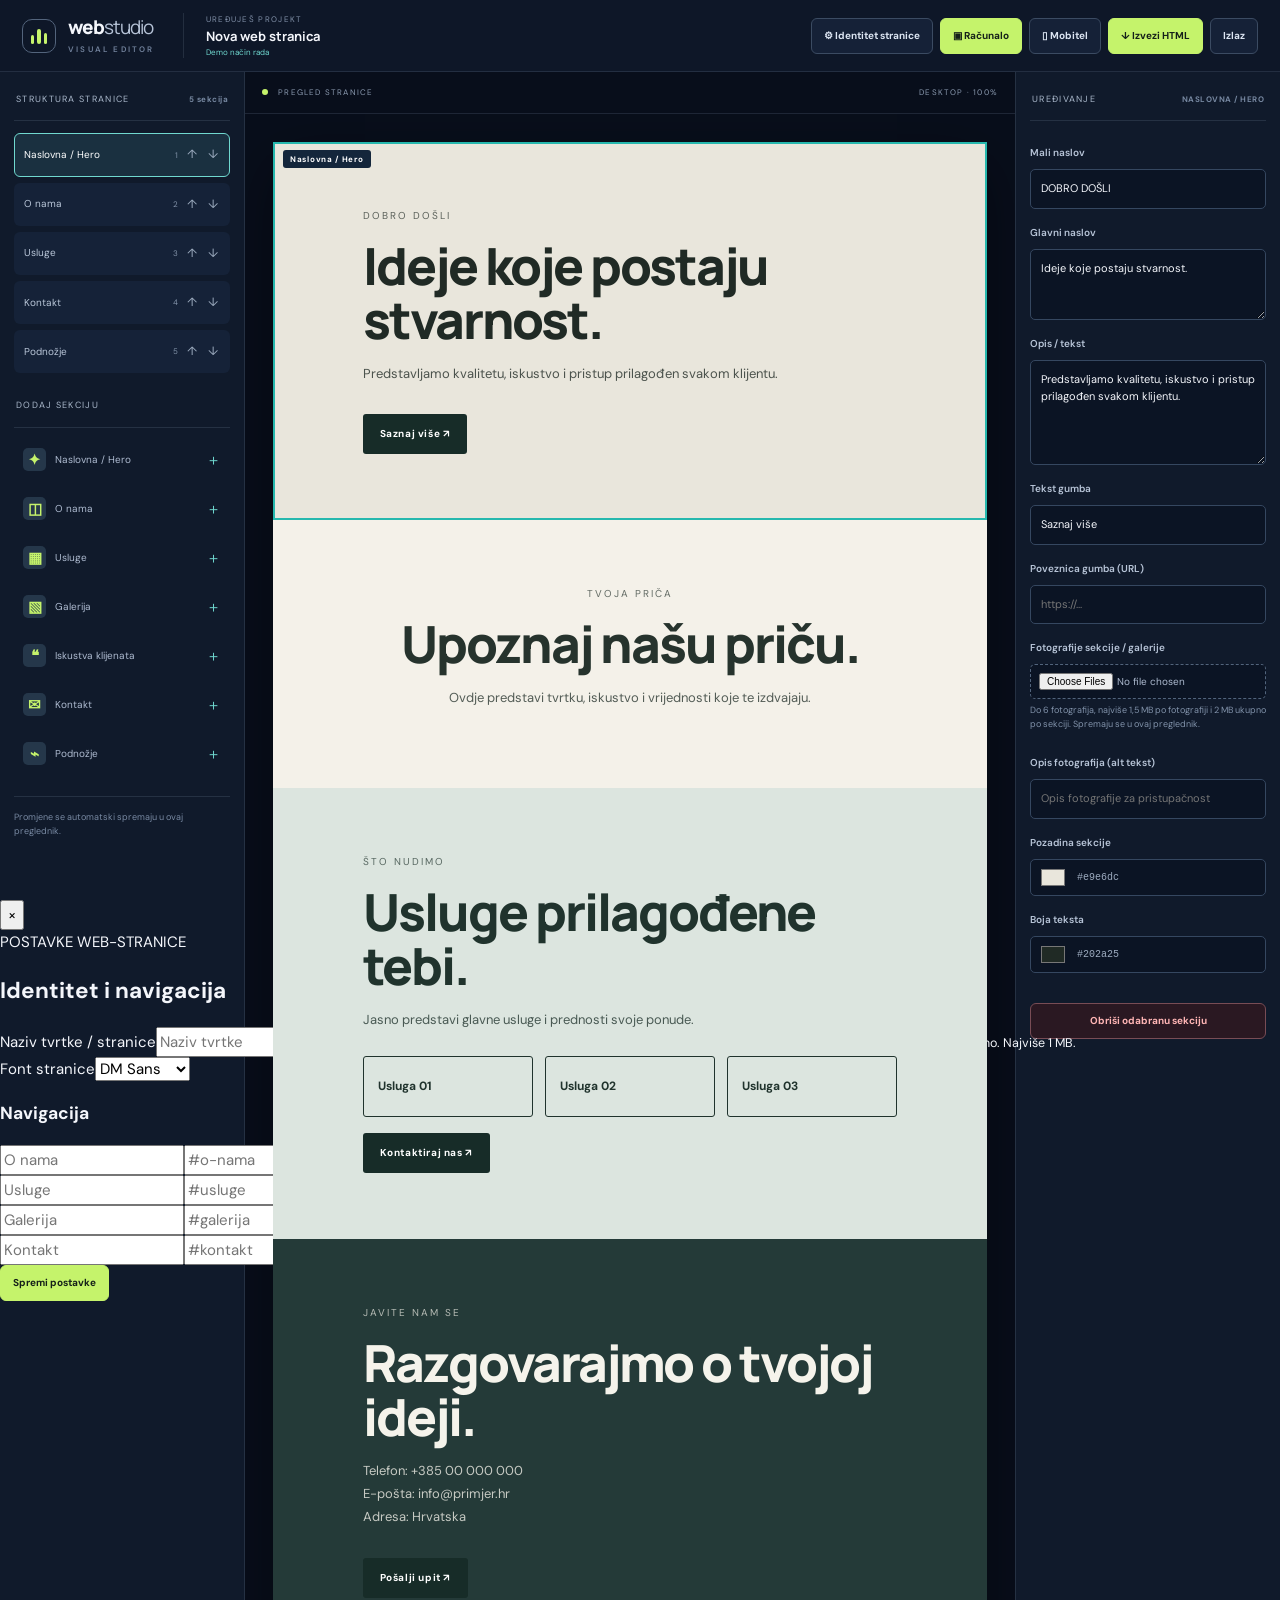
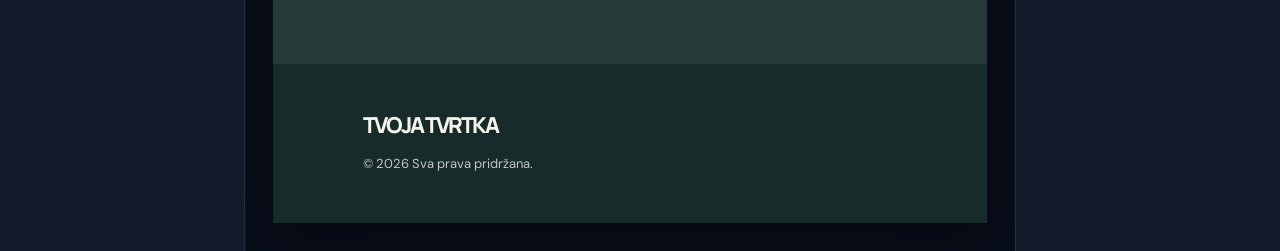
==== commit 8b8daba0: "Add website identity settings panel" ====
--- a/editor.html
+++ b/editor.html
@@ -7,9 +7,25 @@
 <link rel="stylesheet" href="assets/css/style.css"><link rel="stylesheet" href="assets/css/editor.css"><script src="assets/js/editor.js" defer></script>
 </head>
 <body class="editor-page">
-<header class="editor-topbar"><a class="brand" href="index.html"><span class="brand-mark"><span></span><span></span><span></span></span><span>web<span class="brand-light">studio</span><small>VISUAL EDITOR</small></span></a><div class="editor-project"><span>UREĐUJEŠ PROJEKT</span><strong id="project-name">Nova web stranica</strong><small id="save-state">Nije spremljeno</small></div><div class="editor-actions"><button class="editor-btn" id="preview-desktop" aria-pressed="true">▣ Računalo</button><button class="editor-btn" id="preview-mobile" aria-pressed="false">▯ Mobitel</button><button class="editor-btn primary" id="export-html">↓ Izvezi HTML</button><a class="editor-btn back" href="workspace.html">Izlaz</a></div></header>
+<header class="editor-topbar"><a class="brand" href="index.html"><span class="brand-mark"><span></span><span></span><span></span></span><span>web<span class="brand-light">studio</span><small>VISUAL EDITOR</small></span></a><div class="editor-project"><span>UREĐUJEŠ PROJEKT</span><strong id="project-name">Nova web stranica</strong><small id="save-state">Nije spremljeno</small></div><div class="editor-actions"><button class="editor-btn" id="site-settings-open">⚙ Identitet stranice</button><button class="editor-btn" id="preview-desktop" aria-pressed="true">▣ Računalo</button><button class="editor-btn" id="preview-mobile" aria-pressed="false">▯ Mobitel</button><button class="editor-btn primary" id="export-html">↓ Izvezi HTML</button><a class="editor-btn back" href="workspace.html">Izlaz</a></div></header>
 <main class="editor-layout"><aside class="editor-sidebar"><div class="editor-panel-title"><span>STRUKTURA STRANICE</span><b id="section-count">0 sekcija</b></div><div class="section-list" id="section-list"></div><div class="editor-panel-title palette-title"><span>DODAJ SEKCIJU</span></div><div class="section-palette" id="section-palette"><button data-add="hero"><b>✦</b><span>Naslovna / Hero</span><i>＋</i></button><button data-add="about"><b>◫</b><span>O nama</span><i>＋</i></button><button data-add="services"><b>▦</b><span>Usluge</span><i>＋</i></button><button data-add="gallery"><b>▧</b><span>Galerija</span><i>＋</i></button><button data-add="testimonials"><b>❝</b><span>Iskustva klijenata</span><i>＋</i></button><button data-add="contact"><b>✉</b><span>Kontakt</span><i>＋</i></button><button data-add="footer"><b>⌁</b><span>Podnožje</span><i>＋</i></button></div><div class="editor-sidebar-note">Promjene se automatski spremaju u ovaj preglednik.</div></aside>
 <section class="editor-stage"><div class="stage-toolbar"><span><i></i> PREGLED STRANICE</span><span id="preview-label">DESKTOP · 100%</span></div><div class="canvas-wrap"><div class="site-canvas" id="site-canvas"></div></div></section>
 <aside class="inspector"><div class="editor-panel-title"><span>UREĐIVANJE</span><b id="selected-label">NIŠTA NIJE ODABRANO</b></div><div class="inspector-empty" id="inspector-empty"><div>✎</div><b>Odaberi sekciju</b><p>Klikni na dio stranice u pregledu ili odaberi sekciju s lijeve strane kako bi uredio njezin sadržaj.</p></div><form id="inspector-form" hidden><label for="field-eyebrow">Mali naslov</label><input id="field-eyebrow" name="eyebrow" maxlength="80"><label for="field-title">Glavni naslov</label><textarea id="field-title" name="title" rows="3" maxlength="180"></textarea><label for="field-text">Opis / tekst</label><textarea id="field-text" name="text" rows="5" maxlength="700"></textarea><label for="field-button">Tekst gumba</label><input id="field-button" name="button" maxlength="50"><label for="field-buttonUrl">Poveznica gumba (URL)</label><input id="field-buttonUrl" name="buttonUrl" type="url" placeholder="https://..."><label for="field-images">Fotografije sekcije / galerije</label><input id="field-images" name="images" type="file" accept="image/*" multiple><small class="media-help">Do 6 fotografija, najviše 1,5 MB po fotografiji i 2 MB ukupno po sekciji. Spremaju se u ovaj preglednik.</small><div id="image-list" class="image-list"></div><label for="field-imageAlt">Opis fotografija (alt tekst)</label><input id="field-imageAlt" name="imageAlt" maxlength="180" placeholder="Opis fotografije za pristupačnost"><label for="field-bg">Pozadina sekcije</label><div class="color-control"><input id="field-bg" name="bg" type="color"><span id="color-value">#f0eee8</span></div><label for="field-fg">Boja teksta</label><div class="color-control"><input id="field-fg" name="fg" type="color"><span id="text-color-value">#202a25</span></div><button class="editor-btn danger" id="remove-section" type="button">Obriši odabranu sekciju</button></form></aside></main>
-<div class="editor-toast" id="editor-toast" role="status" aria-live="polite"></div>
+<div class="settings-modal" id="site-settings-modal" aria-hidden="true">
+<div class="settings-backdrop" data-settings-close></div>
+<section class="settings-panel" role="dialog" aria-modal="true" aria-labelledby="settings-title">
+<button class="settings-close" type="button" data-settings-close aria-label="Zatvori">×</button>
+<div class="eyeline">POSTAVKE WEB-STRANICE</div><h2 id="settings-title">Identitet i navigacija</h2>
+<form id="site-settings-form">
+<label for="site-name">Naziv tvrtke / stranice</label><input id="site-name" name="siteName" maxlength="80" placeholder="Naziv tvrtke">
+<label for="site-logo">Logo (PNG, JPG ili WebP)</label><input id="site-logo" name="logoFile" type="file" accept="image/png,image/jpeg,image/webp">
+<small class="settings-help">Logo se sprema lokalno. Najviše 1 MB.</small><div id="site-logo-preview"></div>
+<label for="site-font">Font stranice</label><select id="site-font" name="font"><option>DM Sans</option><option>Manrope</option><option>Arial</option><option>Georgia</option><option>system-ui</option></select>
+<h3>Navigacija</h3><div class="nav-fields">
+<div><input name="nav0label" maxlength="24" placeholder="O nama"><input name="nav0url" maxlength="180" placeholder="#o-nama"></div>
+<div><input name="nav1label" maxlength="24" placeholder="Usluge"><input name="nav1url" maxlength="180" placeholder="#usluge"></div>
+<div><input name="nav2label" maxlength="24" placeholder="Galerija"><input name="nav2url" maxlength="180" placeholder="#galerija"></div>
+<div><input name="nav3label" maxlength="24" placeholder="Kontakt"><input name="nav3url" maxlength="180" placeholder="#kontakt"></div>
+</div><button class="editor-btn primary settings-save" type="submit">Spremi postavke</button></form>
+</section></div><div class="editor-toast" id="editor-toast" role="status" aria-live="polite"></div>
 </body></html>
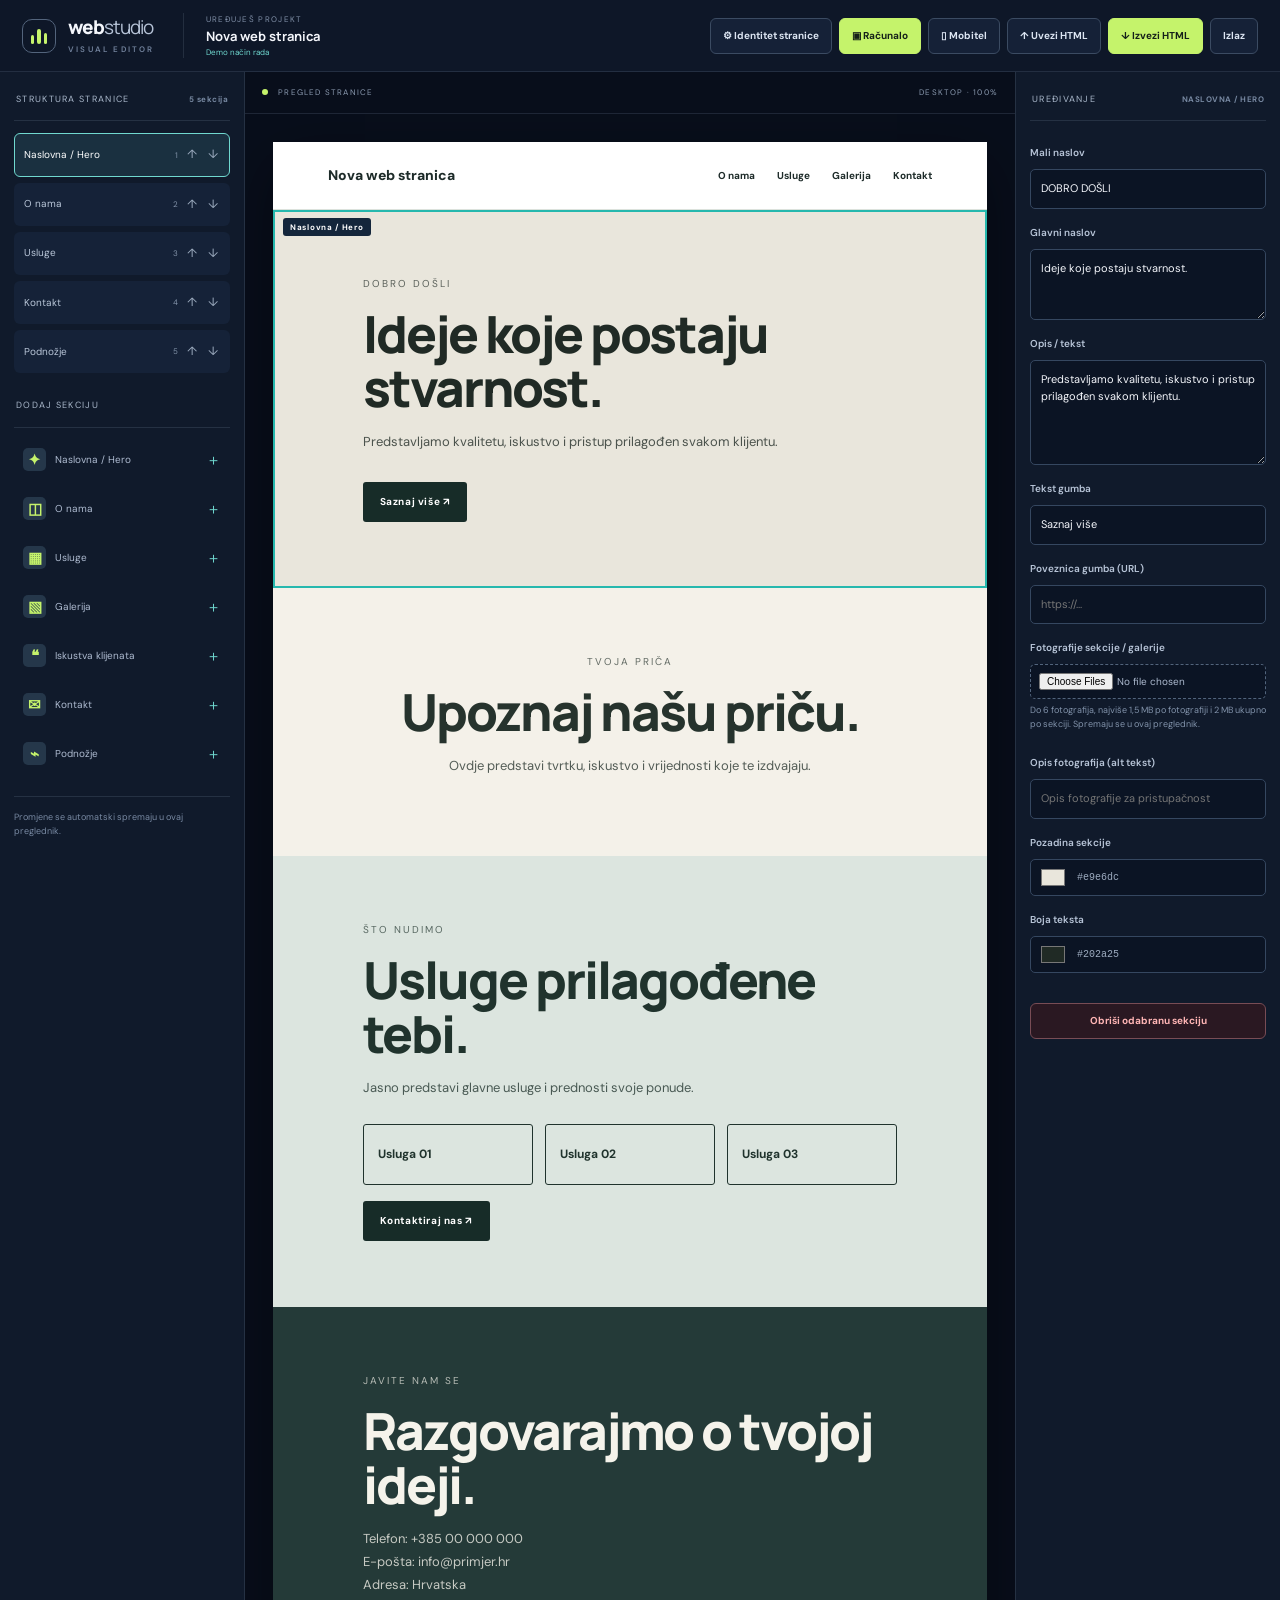
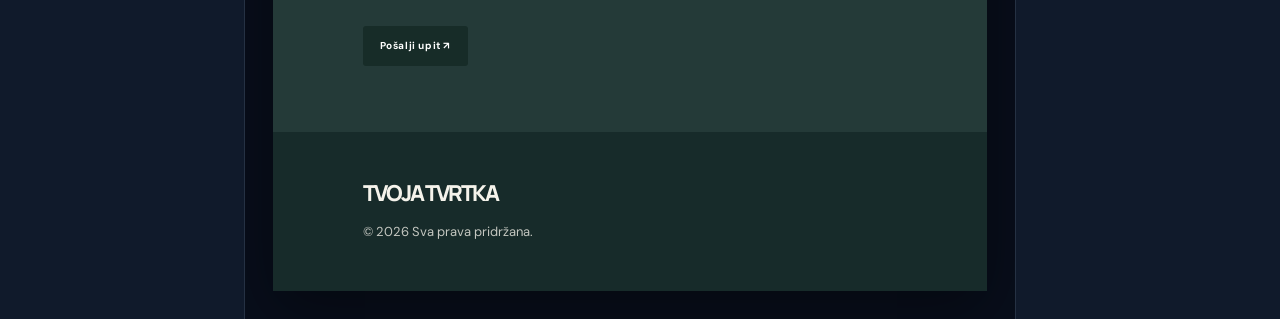
==== commit f4fa2937: "Add HTML template import control to editor" ====
--- a/editor.html
+++ b/editor.html
@@ -7,7 +7,7 @@
 <link rel="stylesheet" href="assets/css/style.css"><link rel="stylesheet" href="assets/css/editor.css"><script src="assets/js/editor.js" defer></script>
 </head>
 <body class="editor-page">
-<header class="editor-topbar"><a class="brand" href="index.html"><span class="brand-mark"><span></span><span></span><span></span></span><span>web<span class="brand-light">studio</span><small>VISUAL EDITOR</small></span></a><div class="editor-project"><span>UREĐUJEŠ PROJEKT</span><strong id="project-name">Nova web stranica</strong><small id="save-state">Nije spremljeno</small></div><div class="editor-actions"><button class="editor-btn" id="site-settings-open">⚙ Identitet stranice</button><button class="editor-btn" id="preview-desktop" aria-pressed="true">▣ Računalo</button><button class="editor-btn" id="preview-mobile" aria-pressed="false">▯ Mobitel</button><button class="editor-btn primary" id="export-html">↓ Izvezi HTML</button><a class="editor-btn back" href="workspace.html">Izlaz</a></div></header>
+<header class="editor-topbar"><a class="brand" href="index.html"><span class="brand-mark"><span></span><span></span><span></span></span><span>web<span class="brand-light">studio</span><small>VISUAL EDITOR</small></span></a><div class="editor-project"><span>UREĐUJEŠ PROJEKT</span><strong id="project-name">Nova web stranica</strong><small id="save-state">Nije spremljeno</small></div><div class="editor-actions"><button class="editor-btn" id="site-settings-open">⚙ Identitet stranice</button><button class="editor-btn" id="preview-desktop" aria-pressed="true">▣ Računalo</button><button class="editor-btn" id="preview-mobile" aria-pressed="false">▯ Mobitel</button><button class="editor-btn" id="import-html">↑ Uvezi HTML</button><input id="import-html-file" type="file" accept=".html,.htm,text/html" hidden><button class="editor-btn primary" id="export-html">↓ Izvezi HTML</button><a class="editor-btn back" href="workspace.html">Izlaz</a></div></header>
 <main class="editor-layout"><aside class="editor-sidebar"><div class="editor-panel-title"><span>STRUKTURA STRANICE</span><b id="section-count">0 sekcija</b></div><div class="section-list" id="section-list"></div><div class="editor-panel-title palette-title"><span>DODAJ SEKCIJU</span></div><div class="section-palette" id="section-palette"><button data-add="hero"><b>✦</b><span>Naslovna / Hero</span><i>＋</i></button><button data-add="about"><b>◫</b><span>O nama</span><i>＋</i></button><button data-add="services"><b>▦</b><span>Usluge</span><i>＋</i></button><button data-add="gallery"><b>▧</b><span>Galerija</span><i>＋</i></button><button data-add="testimonials"><b>❝</b><span>Iskustva klijenata</span><i>＋</i></button><button data-add="contact"><b>✉</b><span>Kontakt</span><i>＋</i></button><button data-add="footer"><b>⌁</b><span>Podnožje</span><i>＋</i></button></div><div class="editor-sidebar-note">Promjene se automatski spremaju u ovaj preglednik.</div></aside>
 <section class="editor-stage"><div class="stage-toolbar"><span><i></i> PREGLED STRANICE</span><span id="preview-label">DESKTOP · 100%</span></div><div class="canvas-wrap"><div class="site-canvas" id="site-canvas"></div></div></section>
 <aside class="inspector"><div class="editor-panel-title"><span>UREĐIVANJE</span><b id="selected-label">NIŠTA NIJE ODABRANO</b></div><div class="inspector-empty" id="inspector-empty"><div>✎</div><b>Odaberi sekciju</b><p>Klikni na dio stranice u pregledu ili odaberi sekciju s lijeve strane kako bi uredio njezin sadržaj.</p></div><form id="inspector-form" hidden><label for="field-eyebrow">Mali naslov</label><input id="field-eyebrow" name="eyebrow" maxlength="80"><label for="field-title">Glavni naslov</label><textarea id="field-title" name="title" rows="3" maxlength="180"></textarea><label for="field-text">Opis / tekst</label><textarea id="field-text" name="text" rows="5" maxlength="700"></textarea><label for="field-button">Tekst gumba</label><input id="field-button" name="button" maxlength="50"><label for="field-buttonUrl">Poveznica gumba (URL)</label><input id="field-buttonUrl" name="buttonUrl" type="url" placeholder="https://..."><label for="field-images">Fotografije sekcije / galerije</label><input id="field-images" name="images" type="file" accept="image/*" multiple><small class="media-help">Do 6 fotografija, najviše 1,5 MB po fotografiji i 2 MB ukupno po sekciji. Spremaju se u ovaj preglednik.</small><div id="image-list" class="image-list"></div><label for="field-imageAlt">Opis fotografija (alt tekst)</label><input id="field-imageAlt" name="imageAlt" maxlength="180" placeholder="Opis fotografije za pristupačnost"><label for="field-bg">Pozadina sekcije</label><div class="color-control"><input id="field-bg" name="bg" type="color"><span id="color-value">#f0eee8</span></div><label for="field-fg">Boja teksta</label><div class="color-control"><input id="field-fg" name="fg" type="color"><span id="text-color-value">#202a25</span></div><button class="editor-btn danger" id="remove-section" type="button">Obriši odabranu sekciju</button></form></aside></main>
--- a/assets/css/editor.css
+++ b/assets/css/editor.css
@@ -11,3 +11,28 @@
 .site-inline-media{display:flex;gap:12px;flex-wrap:wrap;margin-top:20px}
 .site-inline-media img{width:min(100%,320px);max-height:210px;object-fit:cover;border-radius:4px}
 @media(max-width:700px){.image-list{grid-column:1/-1}}
+
+.site-preview-header{display:flex;align-items:center;justify-content:space-between;gap:18px;padding:18px clamp(18px,5vw,55px);background:#fff;color:#1d2b29;border-bottom:1px solid #dce2dc;min-height:68px}
+.site-preview-brand{display:flex;align-items:center;gap:12px;min-width:0}
+.site-preview-brand strong{font-size:14px;font-weight:800;white-space:nowrap}
+.site-brand-logo{max-width:120px;max-height:42px;object-fit:contain}
+.site-preview-header nav{display:flex;align-items:center;justify-content:flex-end;gap:clamp(8px,2vw,22px);flex-wrap:wrap}
+.site-preview-header nav a{font-size:10px;color:inherit;text-decoration:none;font-weight:700}
+.settings-modal{display:none;position:fixed;inset:0;z-index:30;align-items:center;justify-content:center;padding:20px}
+.settings-modal.open{display:flex}
+.settings-backdrop{position:absolute;inset:0;background:#020711cc;backdrop-filter:blur(5px)}
+.settings-panel{position:relative;width:min(560px,100%);max-height:90vh;overflow:auto;padding:28px;background:#111d30;border:1px solid #3a5069;border-radius:12px;box-shadow:0 30px 90px #0009;color:#e8edf5}
+.settings-panel h2{font:800 24px var(--display);margin:8px 0 22px}
+.settings-panel h3{font-size:12px;margin:18px 0 4px;color:#b9c9dc}
+.settings-panel form{display:grid;gap:8px}
+.settings-panel label{font-size:10px;color:#b9c9dc;font-weight:700;margin-top:8px}
+.settings-panel input,.settings-panel select{width:100%;padding:11px;border:1px solid #354760;border-radius:6px;background:#0b1424;color:#f4f6fb;font-size:11px}
+.settings-panel .settings-help{font-size:9px;color:#91a2b9}
+.settings-close{position:absolute;right:16px;top:12px;border:0;background:transparent;color:#dce5f2;font-size:26px;cursor:pointer}
+.nav-fields{display:grid;gap:7px}
+.nav-fields>div{display:grid;grid-template-columns:1fr 1.3fr;gap:7px}
+#site-logo-preview{display:flex;align-items:center;gap:12px;color:#aab8cb;font-size:10px}
+#site-logo-preview img{max-width:150px;max-height:55px;object-fit:contain;background:#fff;padding:5px;border-radius:5px}
+#site-logo-preview button{border:1px solid #704b56;background:#2b1b27;color:#ffb9c1;border-radius:5px;padding:7px;font-size:10px}
+.settings-save{margin-top:14px}
+@media(max-width:700px){.site-preview-header{align-items:flex-start;flex-direction:column}.site-preview-header nav{justify-content:flex-start}.settings-panel{padding:22px 16px}.nav-fields>div{grid-template-columns:1fr}}
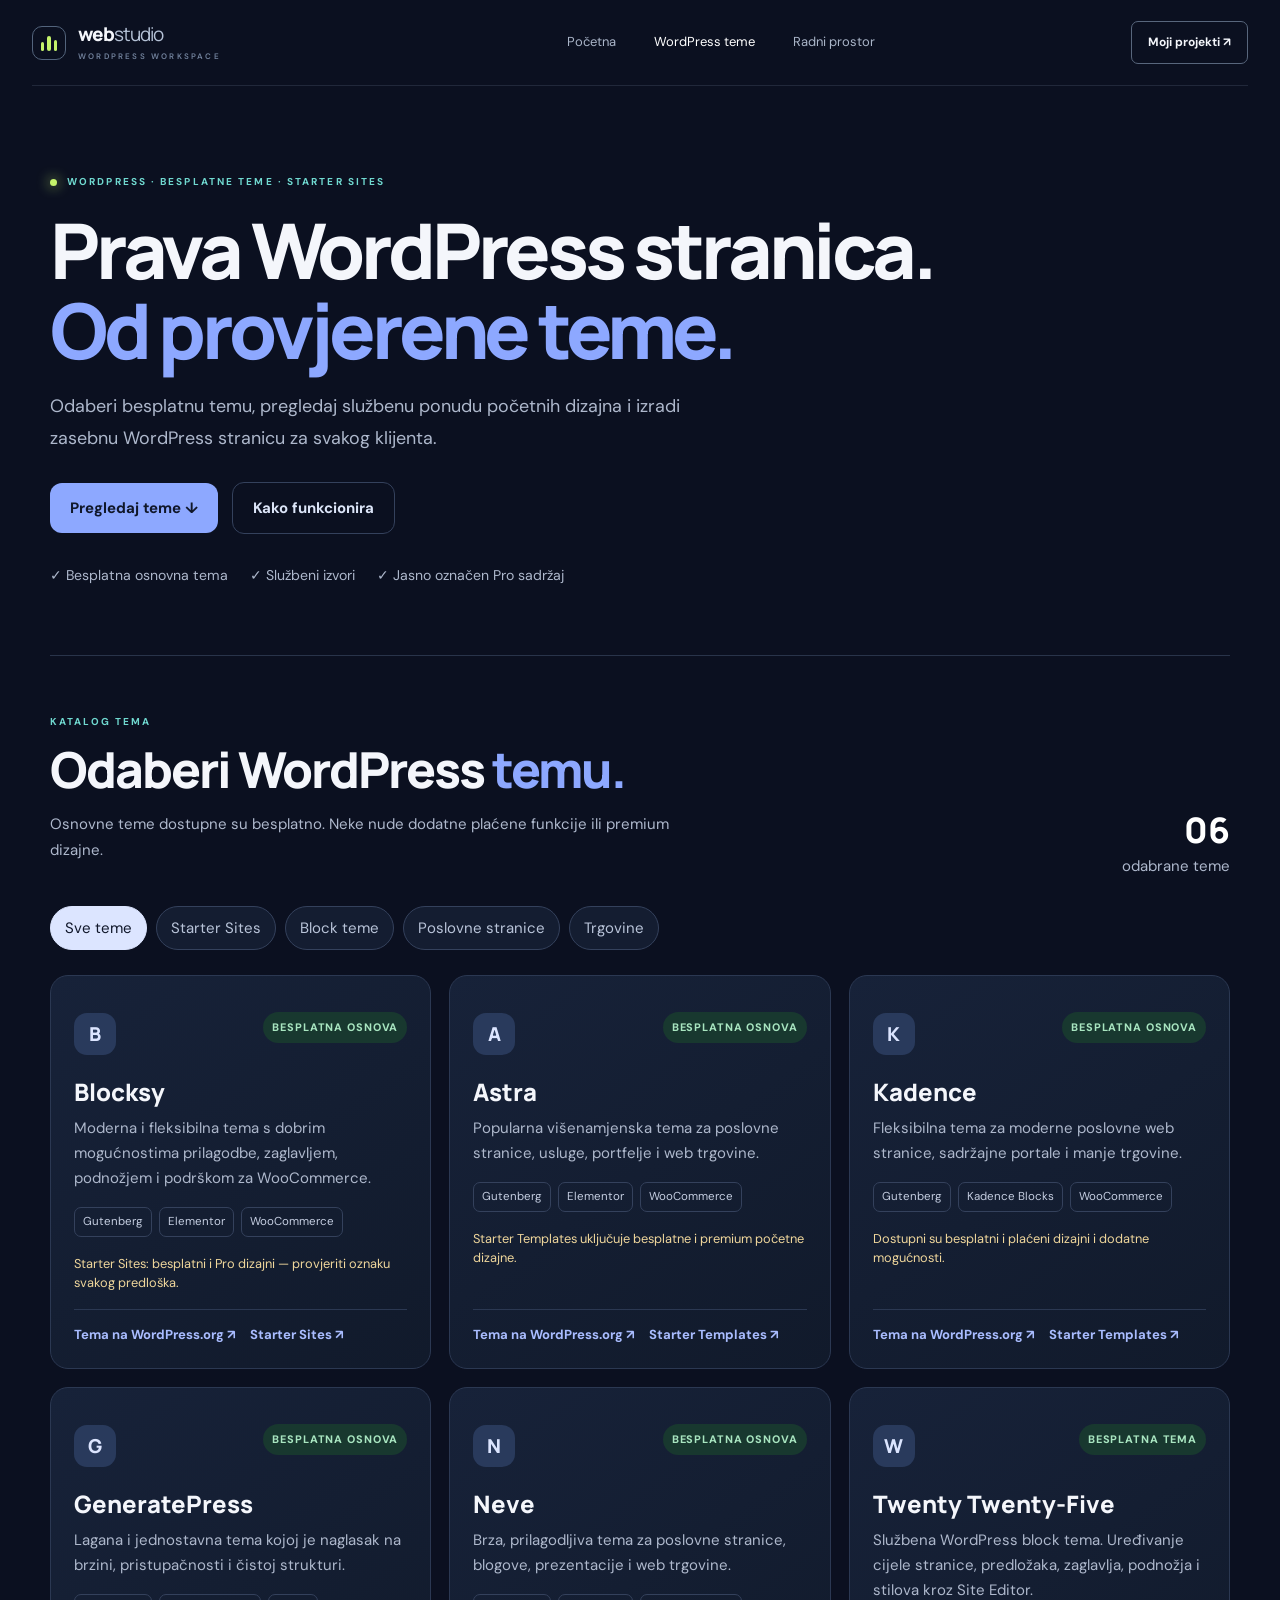
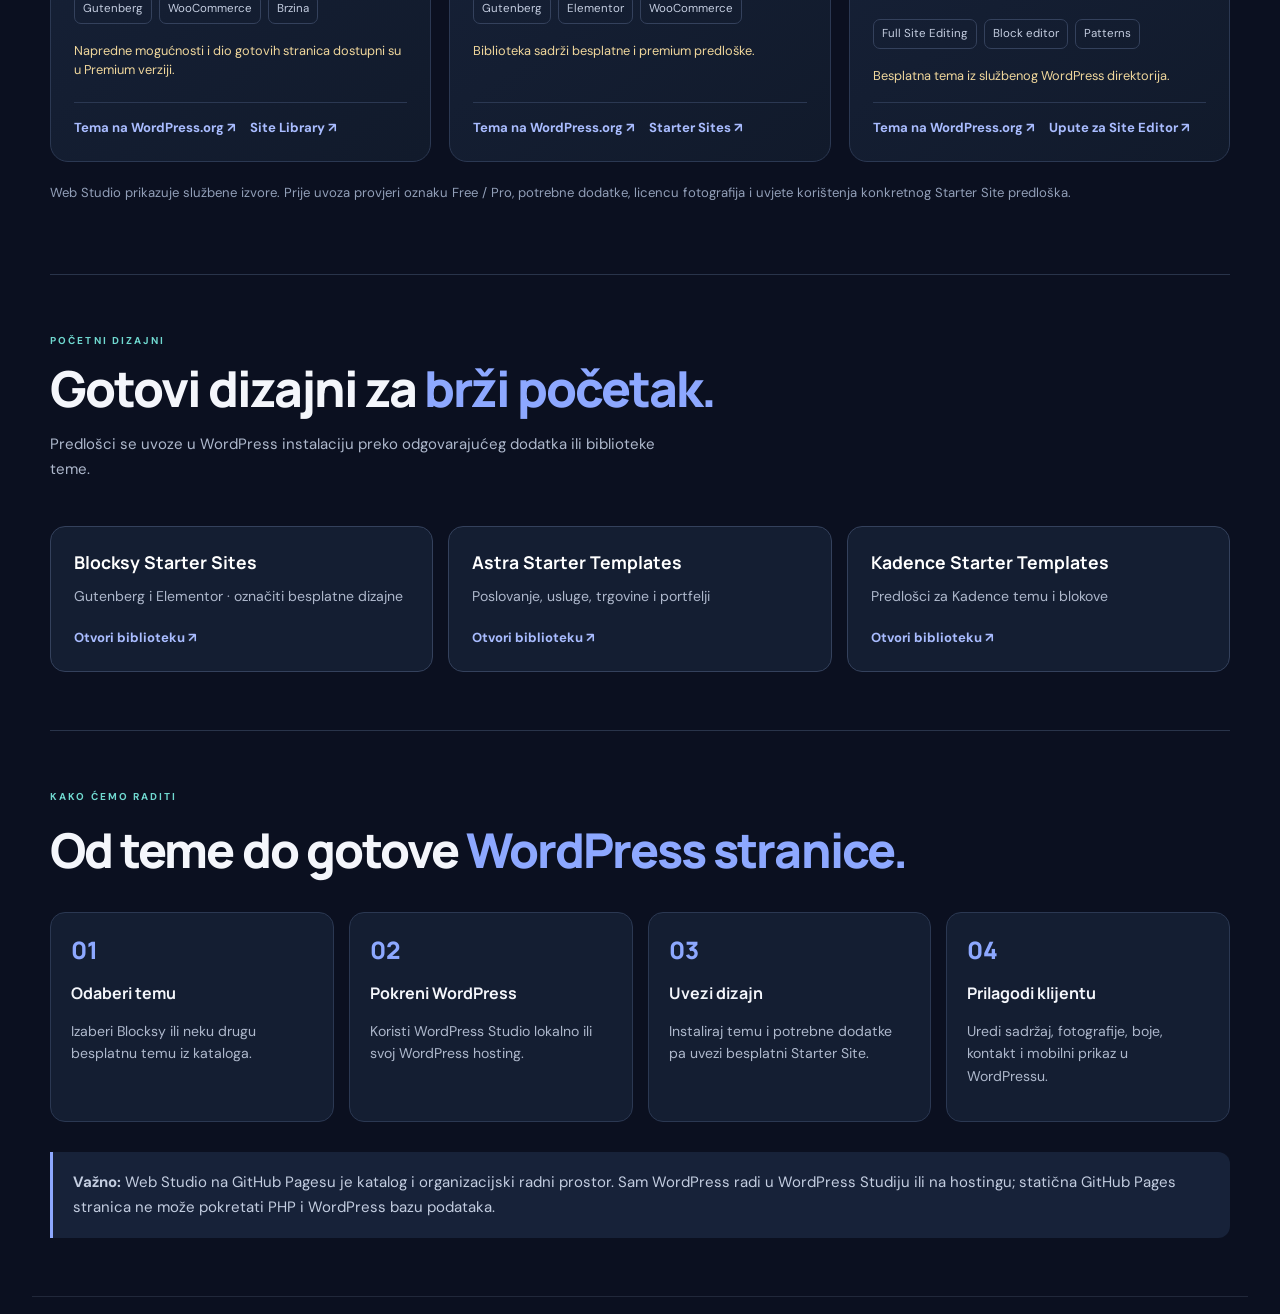
==== commit 920dd51f: "Retire legacy HTML editor in WordPress-only workflow" ====
--- a/editor.html
+++ b/editor.html
@@ -1,31 +1,2 @@
 <!doctype html>
-<html lang="hr">
-<head>
-<meta charset="utf-8"><meta name="viewport" content="width=device-width,initial-scale=1"><meta name="theme-color" content="#0b1020">
-<meta name="description" content="Vizualni uređivač web stranica — Web Studio."><title>Vizualni uređivač — Web Studio</title>
-<link rel="preconnect" href="https://fonts.googleapis.com"><link rel="preconnect" href="https://fonts.gstatic.com" crossorigin><link href="https://fonts.googleapis.com/css2?family=DM+Sans:wght@400;500;600;700&family=Manrope:wght@400;500;600;700;800&display=swap" rel="stylesheet">
-<link rel="stylesheet" href="assets/css/style.css"><link rel="stylesheet" href="assets/css/editor.css"><script src="assets/js/editor.js" defer></script>
-</head>
-<body class="editor-page">
-<header class="editor-topbar"><a class="brand" href="index.html"><span class="brand-mark"><span></span><span></span><span></span></span><span>web<span class="brand-light">studio</span><small>VISUAL EDITOR</small></span></a><div class="editor-project"><span>UREĐUJEŠ PROJEKT</span><strong id="project-name">Nova web stranica</strong><small id="save-state">Nije spremljeno</small></div><div class="editor-actions"><button class="editor-btn" id="site-settings-open">⚙ Identitet stranice</button><button class="editor-btn" id="preview-desktop" aria-pressed="true">▣ Računalo</button><button class="editor-btn" id="preview-mobile" aria-pressed="false">▯ Mobitel</button><button class="editor-btn" id="import-html">↑ Uvezi HTML</button><input id="import-html-file" type="file" accept=".html,.htm,text/html" hidden><button class="editor-btn primary" id="export-html">↓ Izvezi HTML</button><a class="editor-btn back" href="workspace.html">Izlaz</a></div></header>
-<main class="editor-layout"><aside class="editor-sidebar"><div class="editor-panel-title"><span>STRUKTURA STRANICE</span><b id="section-count">0 sekcija</b></div><div class="section-list" id="section-list"></div><div class="editor-panel-title palette-title"><span>DODAJ SEKCIJU</span></div><div class="section-palette" id="section-palette"><button data-add="hero"><b>✦</b><span>Naslovna / Hero</span><i>＋</i></button><button data-add="about"><b>◫</b><span>O nama</span><i>＋</i></button><button data-add="services"><b>▦</b><span>Usluge</span><i>＋</i></button><button data-add="gallery"><b>▧</b><span>Galerija</span><i>＋</i></button><button data-add="testimonials"><b>❝</b><span>Iskustva klijenata</span><i>＋</i></button><button data-add="contact"><b>✉</b><span>Kontakt</span><i>＋</i></button><button data-add="footer"><b>⌁</b><span>Podnožje</span><i>＋</i></button></div><div class="editor-sidebar-note">Promjene se automatski spremaju u ovaj preglednik.</div></aside>
-<section class="editor-stage"><div class="stage-toolbar"><span><i></i> PREGLED STRANICE</span><span id="preview-label">DESKTOP · 100%</span></div><div class="canvas-wrap"><div class="site-canvas" id="site-canvas"></div></div></section>
-<aside class="inspector"><div class="editor-panel-title"><span>UREĐIVANJE</span><b id="selected-label">NIŠTA NIJE ODABRANO</b></div><div class="inspector-empty" id="inspector-empty"><div>✎</div><b>Odaberi sekciju</b><p>Klikni na dio stranice u pregledu ili odaberi sekciju s lijeve strane kako bi uredio njezin sadržaj.</p></div><form id="inspector-form" hidden><label for="field-eyebrow">Mali naslov</label><input id="field-eyebrow" name="eyebrow" maxlength="80"><label for="field-title">Glavni naslov</label><textarea id="field-title" name="title" rows="3" maxlength="180"></textarea><label for="field-text">Opis / tekst</label><textarea id="field-text" name="text" rows="5" maxlength="700"></textarea><label for="field-button">Tekst gumba</label><input id="field-button" name="button" maxlength="50"><label for="field-buttonUrl">Poveznica gumba (URL)</label><input id="field-buttonUrl" name="buttonUrl" type="url" placeholder="https://..."><label for="field-images">Fotografije sekcije / galerije</label><input id="field-images" name="images" type="file" accept="image/*" multiple><small class="media-help">Do 6 fotografija, najviše 1,5 MB po fotografiji i 2 MB ukupno po sekciji. Spremaju se u ovaj preglednik.</small><div id="image-list" class="image-list"></div><label for="field-imageAlt">Opis fotografija (alt tekst)</label><input id="field-imageAlt" name="imageAlt" maxlength="180" placeholder="Opis fotografije za pristupačnost"><label for="field-bg">Pozadina sekcije</label><div class="color-control"><input id="field-bg" name="bg" type="color"><span id="color-value">#f0eee8</span></div><label for="field-fg">Boja teksta</label><div class="color-control"><input id="field-fg" name="fg" type="color"><span id="text-color-value">#202a25</span></div><button class="editor-btn danger" id="remove-section" type="button">Obriši odabranu sekciju</button></form></aside></main>
-<div class="settings-modal" id="site-settings-modal" aria-hidden="true">
-<div class="settings-backdrop" data-settings-close></div>
-<section class="settings-panel" role="dialog" aria-modal="true" aria-labelledby="settings-title">
-<button class="settings-close" type="button" data-settings-close aria-label="Zatvori">×</button>
-<div class="eyeline">POSTAVKE WEB-STRANICE</div><h2 id="settings-title">Identitet i navigacija</h2>
-<form id="site-settings-form">
-<label for="site-name">Naziv tvrtke / stranice</label><input id="site-name" name="siteName" maxlength="80" placeholder="Naziv tvrtke">
-<label for="site-logo">Logo (PNG, JPG ili WebP)</label><input id="site-logo" name="logoFile" type="file" accept="image/png,image/jpeg,image/webp">
-<small class="settings-help">Logo se sprema lokalno. Najviše 1 MB.</small><div id="site-logo-preview"></div>
-<label for="site-font">Font stranice</label><select id="site-font" name="font"><option>DM Sans</option><option>Manrope</option><option>Arial</option><option>Georgia</option><option>system-ui</option></select>
-<h3>Navigacija</h3><div class="nav-fields">
-<div><input name="nav0label" maxlength="24" placeholder="O nama"><input name="nav0url" maxlength="180" placeholder="#o-nama"></div>
-<div><input name="nav1label" maxlength="24" placeholder="Usluge"><input name="nav1url" maxlength="180" placeholder="#usluge"></div>
-<div><input name="nav2label" maxlength="24" placeholder="Galerija"><input name="nav2url" maxlength="180" placeholder="#galerija"></div>
-<div><input name="nav3label" maxlength="24" placeholder="Kontakt"><input name="nav3url" maxlength="180" placeholder="#kontakt"></div>
-</div><button class="editor-btn primary settings-save" type="submit">Spremi postavke</button></form>
-</section></div><div class="editor-toast" id="editor-toast" role="status" aria-live="polite"></div>
-</body></html>+<html lang="hr"><head><meta charset="utf-8"><meta name="viewport" content="width=device-width,initial-scale=1"><meta http-equiv="refresh" content="0;url=wordpress.html"><title>WordPress radni prostor — Web Studio</title><link rel="canonical" href="wordpress.html"></head><body><p>Web Studio je usmjeren na WordPress. <a href="wordpress.html">Otvori WordPress teme i radni tijek</a>.</p></body></html>
